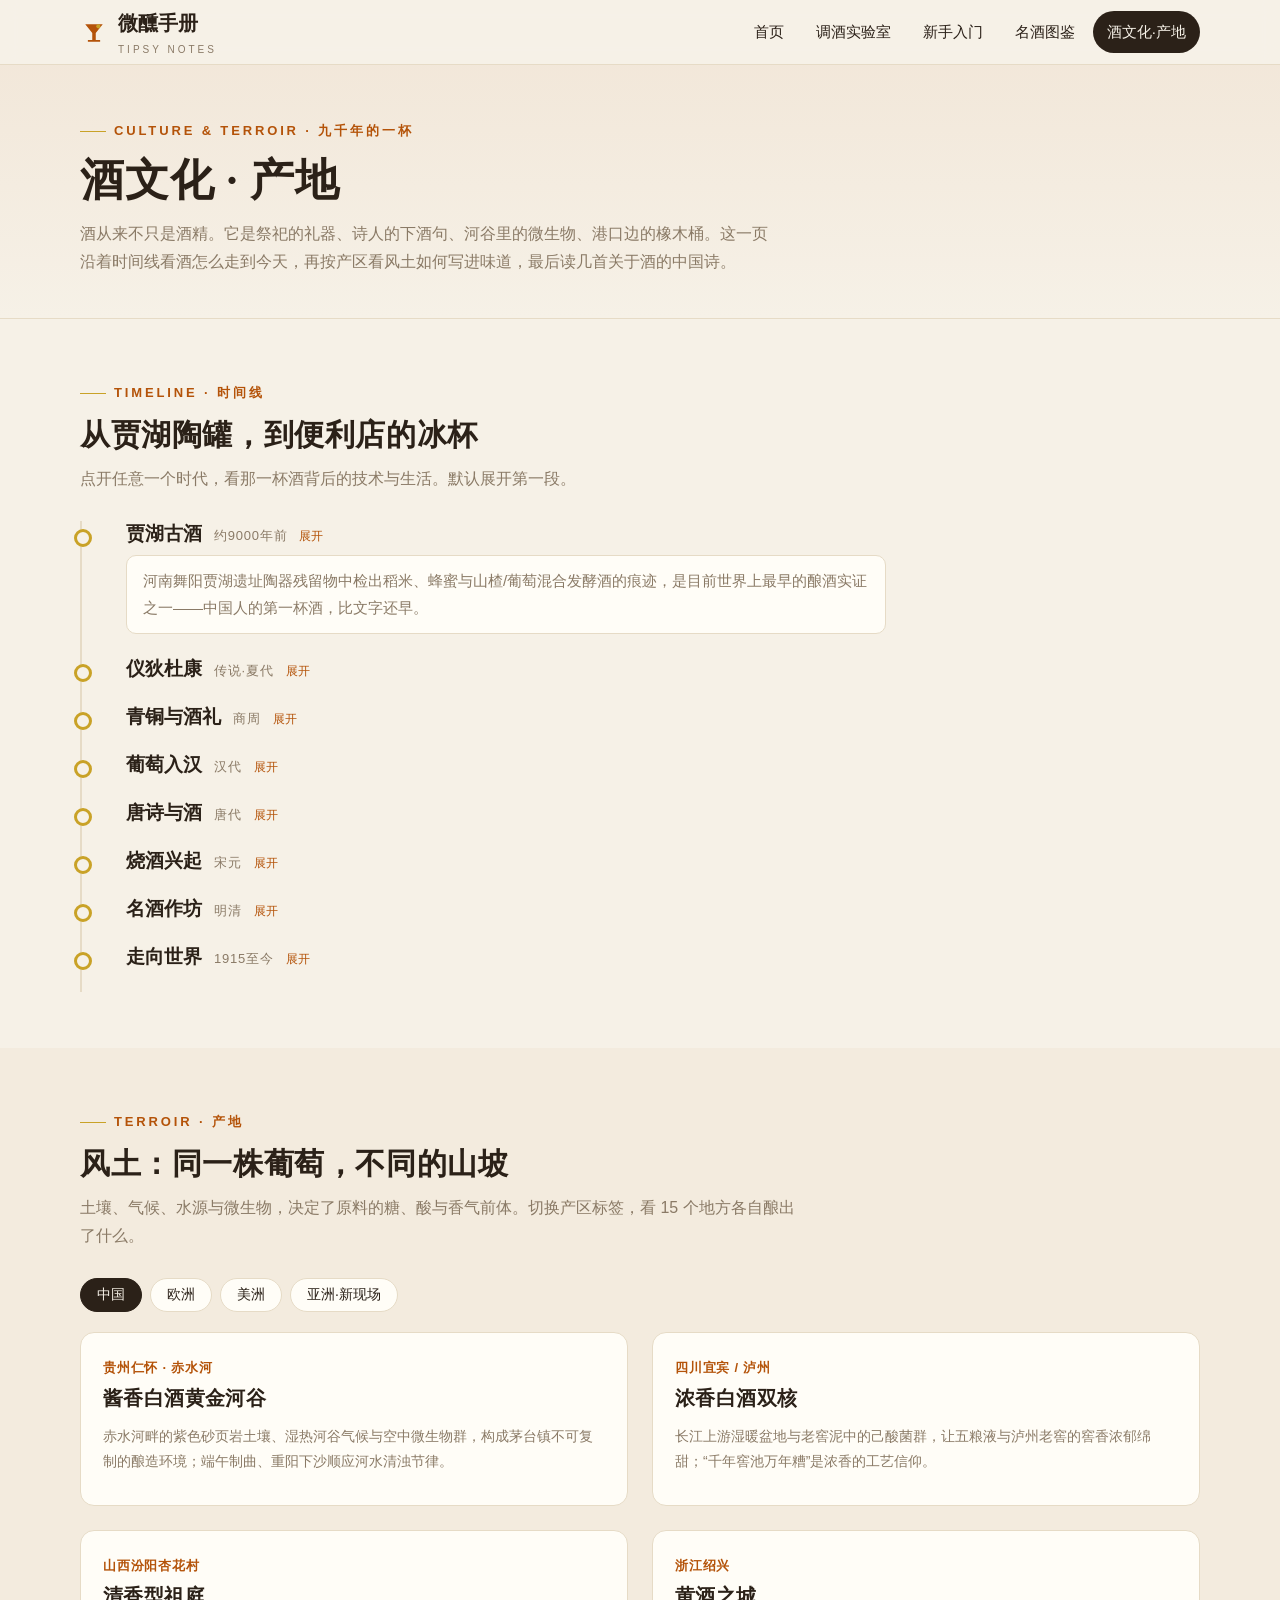
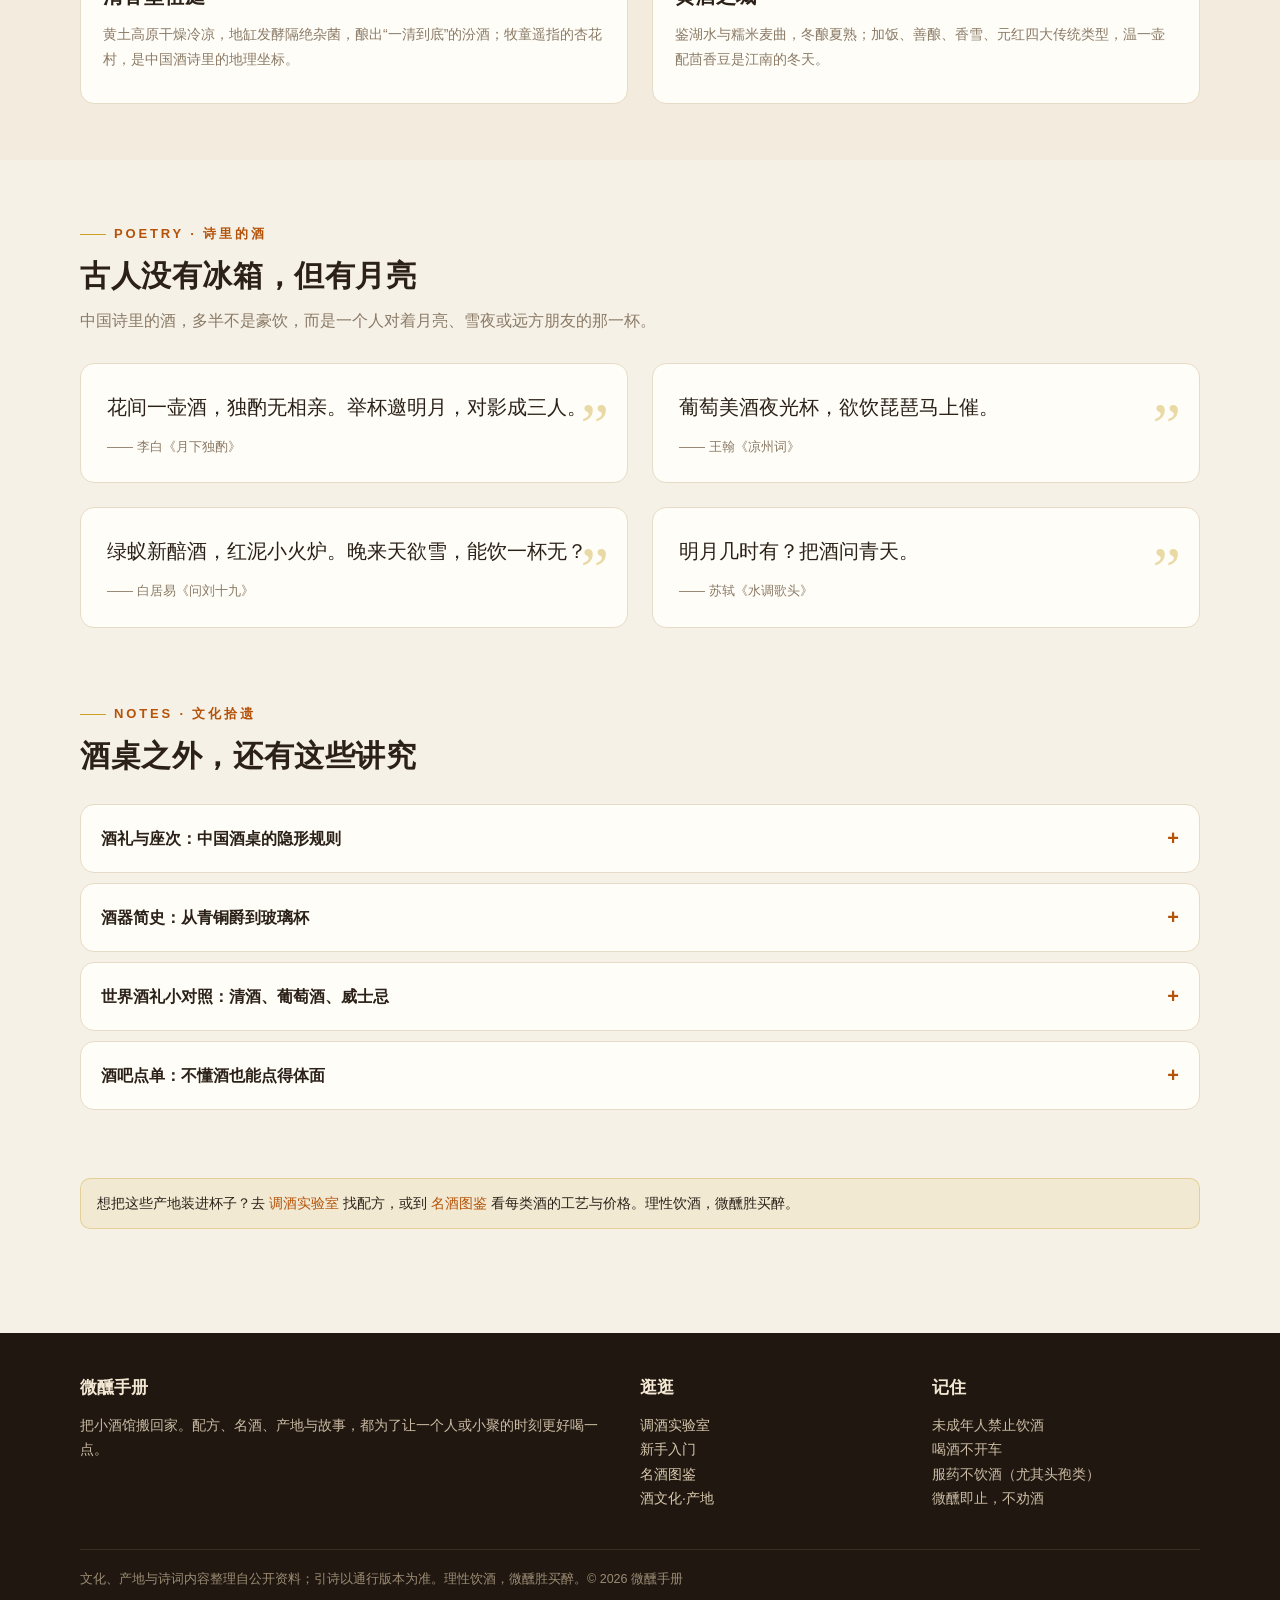
==== culture.html @ 4e90d9c2 "初始化：微醺手册静态站点（47 款配方）与 GitHub Pages 部署" ====
<!DOCTYPE html>
<html lang="zh-CN">
<head>
<meta charset="UTF-8">
<meta name="viewport" content="width=device-width, initial-scale=1">
<title>酒文化·产地 · 微醺手册</title>
<meta name="description" content="从贾湖古酒到便利店冰杯的九千年酒文化时间线，赤水河、斯佩塞、干邑、哈利斯科等 15 个世界酒产地风土，和诗里的酒与酒桌小规矩。">
<link rel="icon" type="image/svg+xml" href="favicon.svg">
<link rel="stylesheet" href="assets/css/site.css">
</head>
<body>
<header class="site-header">
  <div class="wrap nav">
    <a class="brand" href="index.html"><svg viewBox="0 0 32 32" aria-hidden="true"><path d="M6 7h20l-8 10v8h5v2H9v-2h5v-8Z" fill="#b45309"/><circle cx="21" cy="9.5" r="2.4" fill="#c9a227"/></svg><span>微醺手册<small>TIPSY NOTES</small></span></a>
    <button class="nav-toggle" aria-expanded="false" aria-controls="navLinks">菜单</button>
    <nav id="navLinks" class="nav-links" aria-label="主导航">
      <a href="index.html">首页</a>
      <a href="mix.html">调酒实验室</a>
      <a href="guide.html">新手入门</a>
      <a href="spirits.html">名酒图鉴</a>
      <a href="culture.html" aria-current="page">酒文化·产地</a>
    </nav>
  </div>
</header>

<main>
  <section class="page-hero">
    <div class="wrap">
      <span class="eyebrow">Culture &amp; Terroir · 九千年的一杯</span>
      <h1>酒文化 · 产地</h1>
      <p>酒从来不只是酒精。它是祭祀的礼器、诗人的下酒句、河谷里的微生物、港口边的橡木桶。这一页沿着时间线看酒怎么走到今天，再按产区看风土如何写进味道，最后读几首关于酒的中国诗。</p>
    </div>
  </section>

  <section class="section">
    <div class="wrap">
      <div class="section-head reveal">
        <span class="eyebrow">Timeline · 时间线</span>
        <h2>从贾湖陶罐，到便利店的冰杯</h2>
        <p class="muted">点开任意一个时代，看那一杯酒背后的技术与生活。默认展开第一段。</p>
      </div>
      <div class="timeline" id="timeline"></div>
    </div>
  </section>

  <section class="section" style="background:color-mix(in srgb, var(--site-accent) 4%, var(--site-bg))">
    <div class="wrap">
      <div class="section-head reveal">
        <span class="eyebrow">Terroir · 产地</span>
        <h2>风土：同一株葡萄，不同的山坡</h2>
        <p class="muted">土壤、气候、水源与微生物，决定了原料的糖、酸与香气前体。切换产区标签，看 15 个地方各自酿出了什么。</p>
      </div>
      <div class="filter-row" id="regionTabs" style="margin-bottom:20px"></div>
      <div class="grid cols-2" id="regionGrid"></div>
    </div>
  </section>

  <section class="section">
    <div class="wrap">
      <div class="section-head reveal">
        <span class="eyebrow">Poetry · 诗里的酒</span>
        <h2>古人没有冰箱，但有月亮</h2>
        <p class="muted">中国诗里的酒，多半不是豪饮，而是一个人对着月亮、雪夜或远方朋友的那一杯。</p>
      </div>
      <div class="grid cols-2" id="poemGrid"></div>
    </div>
  </section>

  <section class="section" style="padding-top:12px">
    <div class="wrap">
      <div class="section-head reveal">
        <span class="eyebrow">Notes · 文化拾遗</span>
        <h2>酒桌之外，还有这些讲究</h2>
      </div>
      <details class="accordion reveal"><summary>酒礼与座次：中国酒桌的隐形规则</summary><div class="acc-body">传统宴席讲究「主陪、副陪、主宾、副宾」的座次，敬酒从主宾开始、按顺时针推进；碰杯时杯沿略低于对方是敬意。现代小聚不必照搬，但两条底线值得保留：不强行劝酒，不拿「不喝就是不给面子」绑架别人。真正的酒礼，是让每个人都舒服。</div></details>
      <details class="accordion reveal"><summary>酒器简史：从青铜爵到玻璃杯</summary><div class="acc-body">商周用青铜爵、角、尊祭祀；汉代流行漆耳杯与羽觞；唐代金银器与瓷盏并行，「葡萄美酒夜光杯」说的正是西域玉杯；宋代建盏、青白瓷把点茶与饮酒分开；明清以后玻璃与瓷器普及。今天调酒用的高球杯、古典杯、马天尼杯，本质都是为温度、气泡与香气服务的容器。</div></details>
      <details class="accordion reveal"><summary>世界酒礼小对照：清酒、葡萄酒、威士忌</summary><div class="acc-body">日本清酒讲究斟满与互换酒杯，干杯后先小口；法国葡萄酒讲究观色、闻香、品味，倒酒只倒三分之一；苏格兰威士忌可以加水或冰，但纯饮时先闻后抿。规则各不相同，共同点是：慢一点，让酒在杯里多待一会儿。</div></details>
      <details class="accordion reveal"><summary>酒吧点单：不懂酒也能点得体面</summary><div class="acc-body">告诉调酒师三件事：喜欢的基酒（或「没有偏好」）、酸甜偏好（偏酸/偏甜/清爽/浓烈）、酒精强度（低度/标准/烈）。不知道点什么，就从金汤力、威士忌高球或莫吉托开始——这三杯几乎不会踩雷。不想喝酒时，点无酒精特调也完全正常。</div></details>
    </div>
  </section>

  <section class="section" style="padding-top:12px">
    <div class="wrap">
      <div class="note-box reveal">
        想把这些产地装进杯子？去 <a href="mix.html">调酒实验室</a> 找配方，或到 <a href="spirits.html">名酒图鉴</a> 看每类酒的工艺与价格。理性饮酒，微醺胜买醉。
      </div>
    </div>
  </section>
</main>

<footer class="site-footer">
  <div class="wrap">
    <div class="cols">
      <div><h4>微醺手册</h4><p>把小酒馆搬回家。配方、名酒、产地与故事，都为了让一个人或小聚的时刻更好喝一点。</p></div>
      <div><h4>逛逛</h4><p><a href="mix.html">调酒实验室</a><br><a href="guide.html">新手入门</a><br><a href="spirits.html">名酒图鉴</a><br><a href="culture.html">酒文化·产地</a></p></div>
      <div><h4>记住</h4><p>未成年人禁止饮酒<br>喝酒不开车<br>服药不饮酒（尤其头孢类）<br>微醺即止，不劝酒</p></div>
    </div>
    <div class="legal">文化、产地与诗词内容整理自公开资料；引诗以通行版本为准。理性饮酒，微醺胜买醉。© 2026 微醺手册</div>
  </div>
</footer>

<script src="assets/js/data.js"></script>
<script src="assets/js/site.js"></script>
<script src="assets/js/culture.js"></script>
</body>
</html>
---- assets/css/site.css ----
/* ============ 微醺手册 · design system ============ */
:root {
  --site-bg: #f6f1e7;
  --site-fg: #2b2118;
  --site-accent: #b45309;
  --site-on-accent: #fff8ef;
  --site-surface: #fffdf7;
  --site-muted: #8a7a66;
  --site-border: #e6dbc6;
  --site-font: -apple-system, BlinkMacSystemFont, "PingFang SC", "Hiragino Sans GB", "Microsoft YaHei", "Segoe UI", sans-serif;
  --site-radius: 14px;
  --site-space: 1;
  --site-type: 1;
  --site-motion: 1;
  --font-display: Georgia, "Times New Roman", "Noto Serif SC", "Source Han Serif SC", "Songti SC", SimSun, serif;
  --ink-deep: #201810;
  --gold: #c9a227;
  --shadow: 0 10px 30px rgba(64, 45, 20, 0.10);
  --gap: calc(24px * var(--site-space, 1));
  --dur: calc(180ms * var(--site-motion, 1));
}
* { box-sizing: border-box; }
html { scroll-behavior: smooth; }
body {
  margin: 0;
  background: var(--site-bg);
  color: var(--site-fg);
  font-family: var(--site-font);
  font-size: 16px;
  line-height: 1.75;
  -webkit-font-smoothing: antialiased;
}
img { max-width: 100%; display: block; }
a { color: var(--site-accent); text-decoration: none; }
a:hover { text-decoration: underline; }
button { font-family: inherit; cursor: pointer; }
h1, h2, h3, .display { font-family: var(--font-display); letter-spacing: 0.02em; }
h1 { font-size: calc(44px * var(--site-type, 1)); line-height: 1.25; margin: 0 0 12px; }
h2 { font-size: calc(30px * var(--site-type, 1)); line-height: 1.35; margin: 0 0 10px; }
h3 { font-size: calc(20px * var(--site-type, 1)); margin: 0 0 8px; }
p { margin: 0 0 12px; }
.wrap { max-width: 1160px; margin: 0 auto; padding: 0 calc(20px * var(--site-space, 1)); }
.muted { color: var(--site-muted); }
.small { font-size: 14px; }
.eyebrow {
  display: inline-flex; align-items: center; gap: 8px;
  font-size: 13px; letter-spacing: 0.22em; color: var(--site-accent);
  text-transform: uppercase; margin-bottom: 10px; font-weight: 600;
}
.eyebrow::before { content: ""; width: 26px; height: 1px; background: var(--gold); }
.section { padding: calc(56px * var(--site-space, 1)) 0; }
.section-head { max-width: 720px; margin-bottom: calc(28px * var(--site-space, 1)); }

/* ---------- header ---------- */
.site-header {
  position: sticky; top: 0; z-index: 50;
  background: color-mix(in srgb, var(--site-bg) 88%, transparent);
  backdrop-filter: blur(10px);
  border-bottom: 1px solid var(--site-border);
}
.nav { display: flex; align-items: center; gap: 18px; height: 64px; }
.brand { display: flex; align-items: center; gap: 10px; color: var(--site-fg); font-family: var(--font-display); font-size: 20px; font-weight: 700; }
.brand:hover { text-decoration: none; }
.brand svg { width: 28px; height: 28px; }
.brand small { display: block; font-size: 10px; letter-spacing: 0.3em; color: var(--site-muted); font-family: var(--site-font); font-weight: 500; }
.nav-links { display: flex; gap: 4px; margin-left: auto; align-items: center; }
.nav-links a {
  color: var(--site-fg); padding: 8px 14px; border-radius: 999px; font-size: 15px;
  transition: background var(--dur) ease, color var(--dur) ease;
}
.nav-links a:hover { background: color-mix(in srgb, var(--site-accent) 10%, transparent); text-decoration: none; }
.nav-links a[aria-current="page"] { background: var(--site-fg); color: var(--site-bg); }
.nav-toggle { display: none; margin-left: auto; background: none; border: 1px solid var(--site-border); border-radius: 10px; padding: 8px 10px; color: var(--site-fg); }
@media (max-width: 860px) {
  .nav-toggle { display: block; }
  .nav-links {
    display: none; position: absolute; left: 0; right: 0; top: 64px;
    background: var(--site-surface); border-bottom: 1px solid var(--site-border);
    flex-direction: column; align-items: stretch; padding: 10px 16px 16px; gap: 2px;
  }
  .nav-links.open { display: flex; }
  .nav-links a { border-radius: 10px; }
}

/* ---------- buttons & chips ---------- */
.btn {
  display: inline-flex; align-items: center; gap: 8px;
  background: var(--site-accent); color: var(--site-on-accent);
  border: none; border-radius: 999px; padding: 12px 24px;
  font-size: 15px; font-weight: 600; letter-spacing: 0.04em;
  transition: transform var(--dur) ease, box-shadow var(--dur) ease, background var(--dur) ease;
  box-shadow: 0 6px 18px rgba(180, 83, 9, 0.25);
}
.btn:hover { transform: translateY(-2px); text-decoration: none; background: color-mix(in srgb, var(--site-accent) 88%, #000); }
.btn.ghost { background: transparent; color: var(--site-fg); border: 1px solid var(--site-border); box-shadow: none; }
.btn.ghost:hover { border-color: var(--site-accent); color: var(--site-accent); }
.btn.small { padding: 8px 16px; font-size: 14px; }
.chip {
  border: 1px solid var(--site-border); background: var(--site-surface);
  color: var(--site-fg); border-radius: 999px; padding: 7px 16px; font-size: 14px;
  transition: all var(--dur) ease;
}
.chip:hover { border-color: var(--site-accent); color: var(--site-accent); }
.chip[aria-pressed="true"], .chip.active { background: var(--site-fg); border-color: var(--site-fg); color: var(--site-bg); }
.tag {
  display: inline-block; font-size: 12px; padding: 3px 10px; border-radius: 999px;
  background: color-mix(in srgb, var(--site-accent) 10%, transparent);
  color: var(--site-accent); font-weight: 600; letter-spacing: 0.03em;
}
.tag.plain { background: color-mix(in srgb, var(--site-muted) 14%, transparent); color: var(--site-muted); }

/* ---------- cards ---------- */
.card {
  background: var(--site-surface); border: 1px solid var(--site-border);
  border-radius: var(--site-radius); overflow: hidden;
  transition: transform var(--dur) ease, box-shadow var(--dur) ease, border-color var(--dur) ease;
}
.card:hover { transform: translateY(-4px); box-shadow: var(--shadow); border-color: color-mix(in srgb, var(--site-accent) 35%, var(--site-border)); }
.grid { display: grid; gap: var(--gap); }
.grid.cols-3 { grid-template-columns: repeat(3, 1fr); }
.grid.cols-4 { grid-template-columns: repeat(4, 1fr); }
.grid.cols-2 { grid-template-columns: repeat(2, 1fr); }
@media (max-width: 960px) { .grid.cols-4 { grid-template-columns: repeat(2, 1fr); } .grid.cols-3 { grid-template-columns: repeat(2, 1fr); } }
@media (max-width: 620px) { .grid.cols-4, .grid.cols-3, .grid.cols-2 { grid-template-columns: 1fr; } }

/* recipe card */
.recipe-card { text-align: left; padding: 0; border: 1px solid var(--site-border); background: var(--site-surface); border-radius: var(--site-radius); overflow: hidden; display: flex; flex-direction: column; transition: transform var(--dur) ease, box-shadow var(--dur) ease; }
.recipe-card:hover { transform: translateY(-4px); box-shadow: var(--shadow); }
.recipe-card .thumb { aspect-ratio: 4 / 3; background: linear-gradient(160deg, #fbf7ee, #f1e8d8); display: grid; place-items: center; overflow: hidden; position: relative; }
.recipe-card .thumb img { width: 100%; height: 100%; object-fit: cover; transition: transform calc(var(--dur) * 2) ease; }
.recipe-card:hover .thumb img { transform: scale(1.05); }
.recipe-card .thumb svg { width: 62%; height: 62%; }
.recipe-card .body { padding: 16px 18px 18px; display: flex; flex-direction: column; gap: 8px; flex: 1; }
.recipe-card .names { display: flex; align-items: baseline; gap: 10px; flex-wrap: wrap; }
.recipe-card .names strong { font-family: var(--font-display); font-size: 19px; }
.recipe-card .names span { color: var(--site-muted); font-size: 12px; letter-spacing: 0.08em; }
.recipe-card .taste { color: var(--site-muted); font-size: 14px; line-height: 1.6; display: -webkit-box; -webkit-line-clamp: 2; -webkit-box-orient: vertical; overflow: hidden; }
.recipe-card .meta { display: flex; gap: 6px; flex-wrap: wrap; margin-top: auto; }
.abv-dot { font-size: 12px; color: var(--site-muted); }

/* ---------- hero ---------- */
.hero { padding: calc(64px * var(--site-space, 1)) 0 calc(48px * var(--site-space, 1)); position: relative; overflow: hidden; }
.hero .wrap { display: grid; grid-template-columns: 1.05fr 0.95fr; gap: calc(40px * var(--site-space, 1)); align-items: center; }
.hero p.lead { font-size: 17px; color: var(--site-muted); max-width: 480px; }
.hero-actions { display: flex; gap: 12px; flex-wrap: wrap; margin-top: 22px; }
.hero-stats { display: flex; gap: 28px; margin-top: 30px; flex-wrap: wrap; }
.hero-stats div strong { display: block; font-family: var(--font-display); font-size: calc(28px * var(--site-type, 1)); color: var(--site-accent); }
.hero-stats div span { font-size: 13px; color: var(--site-muted); }
.collage { position: relative; min-height: 380px; }
.collage img {
  position: absolute; width: 56%; border-radius: var(--site-radius);
  border: 6px solid var(--site-surface); box-shadow: var(--shadow); object-fit: cover; aspect-ratio: 1;
  transition: transform calc(var(--dur) * 2) ease;
}
.collage img:nth-child(1) { left: 0; top: 6%; transform: rotate(-6deg); z-index: 2; }
.collage img:nth-child(2) { right: 0; top: 0; transform: rotate(5deg); z-index: 1; }
.collage img:nth-child(3) { left: 24%; bottom: 0; transform: rotate(-2deg); z-index: 3; }
.collage img:hover { transform: rotate(0deg) scale(1.04); z-index: 5; }
@media (max-width: 860px) { .hero .wrap { grid-template-columns: 1fr; } .collage { min-height: 320px; } }

/* ---------- filter bar ---------- */
.filter-bar { display: flex; flex-direction: column; gap: 14px; margin-bottom: calc(26px * var(--site-space, 1)); }
.filter-row { display: flex; gap: 8px; flex-wrap: wrap; align-items: center; }
.filter-row .label { font-size: 13px; color: var(--site-muted); min-width: 52px; letter-spacing: 0.08em; }
.search-box { position: relative; flex: 1; min-width: 220px; max-width: 360px; }
.search-box input {
  width: 100%; padding: 10px 16px 10px 40px; border-radius: 999px;
  border: 1px solid var(--site-border); background: var(--site-surface);
  font-size: 15px; color: var(--site-fg); font-family: inherit; outline: none;
  transition: border-color var(--dur) ease, box-shadow var(--dur) ease;
}
.search-box input:focus { border-color: var(--site-accent); box-shadow: 0 0 0 3px color-mix(in srgb, var(--site-accent) 15%, transparent); }
.search-box svg { position: absolute; left: 14px; top: 50%; transform: translateY(-50%); width: 16px; height: 16px; stroke: var(--site-muted); }
.result-count { font-size: 14px; color: var(--site-muted); }
.empty-state { padding: 60px 20px; text-align: center; color: var(--site-muted); border: 1px dashed var(--site-border); border-radius: var(--site-radius); }

/* ---------- modal ---------- */
dialog.modal {
  border: none; border-radius: calc(var(--site-radius) + 6px); padding: 0;
  max-width: 760px; width: calc(100% - 32px); max-height: 88vh;
  background: var(--site-surface); color: var(--site-fg);
  box-shadow: 0 30px 80px rgba(30, 20, 5, 0.35);
}
dialog.modal::backdrop { background: rgba(32, 24, 16, 0.55); backdrop-filter: blur(3px); }
.modal-inner { overflow-y: auto; max-height: 88vh; }
.modal-hero { display: grid; grid-template-columns: 240px 1fr; gap: 0; background: linear-gradient(150deg, color-mix(in srgb, var(--site-accent) 8%, var(--site-surface)), var(--site-surface)); }
.modal-hero .pic { aspect-ratio: 1; overflow: hidden; display: grid; place-items: center; background: linear-gradient(160deg, #fbf7ee, #f0e7d6); }
.modal-hero .pic img { width: 100%; height: 100%; object-fit: cover; }
.modal-hero .pic svg { width: 70%; height: 70%; }
.modal-hero .info { padding: 24px 26px; }
.modal-hero h3 { font-size: calc(26px * var(--site-type, 1)); margin-bottom: 2px; }
.modal-hero .en { color: var(--site-muted); font-size: 13px; letter-spacing: 0.14em; margin-bottom: 12px; }
.modal-close {
  position: absolute; top: 12px; right: 12px; z-index: 2;
  width: 36px; height: 36px; border-radius: 50%; border: none;
  background: color-mix(in srgb, var(--site-fg) 75%, transparent); color: #fff; font-size: 18px; line-height: 1;
}
.modal-body { padding: 22px 26px 28px; }
.modal-body h4 { font-family: var(--font-display); font-size: 17px; margin: 20px 0 10px; display: flex; align-items: center; gap: 8px; }
.modal-body h4:first-child { margin-top: 0; }
.modal-body h4::before { content: ""; width: 4px; height: 16px; background: var(--gold); border-radius: 2px; }
.ing-list { list-style: none; margin: 0; padding: 0; display: grid; grid-template-columns: 1fr 1fr; gap: 6px 22px; }
.ing-list li { display: flex; justify-content: space-between; gap: 12px; border-bottom: 1px dashed var(--site-border); padding: 6px 2px; font-size: 15px; }
.ing-list li .q { color: var(--site-accent); font-weight: 600; white-space: nowrap; font-variant-numeric: tabular-nums; }
@media (max-width: 620px) { .ing-list { grid-template-columns: 1fr; } .modal-hero { grid-template-columns: 1fr; } .modal-hero .pic { aspect-ratio: 16/10; } }
.steps { margin: 0; padding: 0; list-style: none; counter-reset: st; }
.steps li { counter-increment: st; position: relative; padding: 0 0 12px 40px; font-size: 15px; }
.steps li::before {
  content: counter(st); position: absolute; left: 0; top: 2px;
  width: 26px; height: 26px; border-radius: 50%;
  background: color-mix(in srgb, var(--site-accent) 12%, transparent);
  color: var(--site-accent); font-weight: 700; font-size: 13px;
  display: grid; place-items: center;
}
.steps li::after { content: ""; position: absolute; left: 13px; top: 30px; bottom: 2px; width: 1px; background: var(--site-border); }
.steps li:last-child::after { display: none; }
.note-box { background: color-mix(in srgb, var(--gold) 10%, transparent); border: 1px solid color-mix(in srgb, var(--gold) 35%, transparent); border-radius: calc(var(--site-radius) - 4px); padding: 12px 16px; font-size: 14px; }
.scaler { display: inline-flex; align-items: center; gap: 10px; border: 1px solid var(--site-border); border-radius: 999px; padding: 4px 10px; background: var(--site-bg); }
.scaler button { width: 28px; height: 28px; border-radius: 50%; border: none; background: var(--site-surface); color: var(--site-fg); font-size: 16px; box-shadow: 0 1px 3px rgba(0,0,0,.12); }
.scaler button:hover { background: var(--site-accent); color: var(--site-on-accent); }
.scaler output { min-width: 44px; text-align: center; font-weight: 700; font-variant-numeric: tabular-nums; }
.modal-tools { display: flex; gap: 10px; align-items: center; flex-wrap: wrap; margin: 4px 0 14px; }

/* ---------- page hero (subpages) ---------- */
.page-hero { padding: calc(48px * var(--site-space, 1)) 0 calc(30px * var(--site-space, 1)); border-bottom: 1px solid var(--site-border); background: linear-gradient(180deg, color-mix(in srgb, var(--site-accent) 6%, var(--site-bg)), var(--site-bg)); }
.page-hero p { max-width: 700px; color: var(--site-muted); }

/* ---------- spirits ---------- */
.spirit-card { padding: 20px 22px; text-align: left; display: flex; flex-direction: column; gap: 8px; background: var(--site-surface); border: 1px solid var(--site-border); border-radius: var(--site-radius); transition: transform var(--dur) ease, box-shadow var(--dur) ease; }
.spirit-card:hover { transform: translateY(-4px); box-shadow: var(--shadow); }
.spirit-card .top { display: flex; justify-content: space-between; align-items: baseline; gap: 10px; }
.spirit-card strong { font-family: var(--font-display); font-size: 19px; }
.spirit-card .en { color: var(--site-muted); font-size: 12px; letter-spacing: 0.06em; }
.spirit-card .facts { display: flex; gap: 14px; flex-wrap: wrap; font-size: 13px; color: var(--site-muted); }
.spirit-card .facts b { color: var(--site-fg); font-weight: 600; }
.spirit-card .price { color: var(--site-accent); font-weight: 700; font-size: 15px; }
.process { display: flex; gap: 10px; flex-wrap: wrap; align-items: center; margin: 14px 0 4px; }
.process .step { background: var(--site-surface); border: 1px solid var(--site-border); border-radius: 999px; padding: 8px 16px; font-size: 14px; }
.process .arrow { color: var(--gold); font-weight: 700; }
.cat-intro { background: var(--site-surface); border: 1px solid var(--site-border); border-radius: var(--site-radius); padding: 22px 26px; margin-bottom: var(--gap); }

/* ---------- culture ---------- */
.timeline { position: relative; margin: 10px 0 0; padding-left: 26px; border-left: 2px solid var(--site-border); }
.tl-item { position: relative; padding: 0 0 22px 18px; }
.tl-item::before { content: ""; position: absolute; left: -34px; top: 8px; width: 12px; height: 12px; border-radius: 50%; background: var(--site-bg); border: 3px solid var(--gold); }
.tl-item button { background: none; border: none; padding: 0; text-align: left; color: var(--site-fg); display: flex; gap: 12px; align-items: baseline; flex-wrap: wrap; }
.tl-item button:hover .tl-era { color: var(--site-accent); }
.tl-era { font-family: var(--font-display); font-size: 19px; font-weight: 700; transition: color var(--dur) ease; }
.tl-year { color: var(--site-muted); font-size: 13px; letter-spacing: 0.06em; }
.tl-detail { display: none; margin-top: 8px; color: var(--site-muted); font-size: 15px; max-width: 760px; background: var(--site-surface); border: 1px solid var(--site-border); border-radius: calc(var(--site-radius) - 4px); padding: 12px 16px; }
.tl-item.open .tl-detail { display: block; }
.tl-item .hint { font-size: 12px; color: var(--site-accent); }
.region-card { padding: 20px 22px; }
.region-card h3 { display: flex; align-items: center; gap: 8px; }
.region-card .place { color: var(--site-accent); font-size: 13px; font-weight: 600; letter-spacing: 0.06em; }
.quote-card { padding: 24px 26px; position: relative; }
.quote-card .verse { font-family: var(--font-display); font-size: calc(20px * var(--site-type, 1)); line-height: 1.9; margin-bottom: 10px; }
.quote-card .who { color: var(--site-muted); font-size: 13px; }
.quote-card::after { content: "”"; position: absolute; right: 18px; top: 6px; font-family: var(--font-display); font-size: 64px; color: color-mix(in srgb, var(--gold) 40%, transparent); }

/* ---------- guide ---------- */
.check-list { list-style: none; margin: 0; padding: 0; display: grid; grid-template-columns: 1fr 1fr; gap: 10px; }
@media (max-width: 720px) { .check-list { grid-template-columns: 1fr; } }
.check-list label { display: flex; gap: 12px; align-items: flex-start; background: var(--site-surface); border: 1px solid var(--site-border); border-radius: calc(var(--site-radius) - 4px); padding: 12px 16px; cursor: pointer; transition: border-color var(--dur) ease; }
.check-list label:hover { border-color: var(--site-accent); }
.check-list input { margin-top: 5px; accent-color: var(--site-accent); width: 16px; height: 16px; }
.check-list .t { font-size: 15px; }
.check-list .d { display: block; color: var(--site-muted); font-size: 13px; }
.check-list input:checked + .t { color: var(--site-muted); text-decoration: line-through; }
.accordion { border: 1px solid var(--site-border); border-radius: var(--site-radius); background: var(--site-surface); overflow: hidden; }
.accordion + .accordion { margin-top: 10px; }
.accordion summary { cursor: pointer; padding: 16px 20px; font-weight: 600; font-size: 16px; list-style: none; display: flex; justify-content: space-between; align-items: center; gap: 12px; }
.accordion summary::-webkit-details-marker { display: none; }
.accordion summary::after { content: "+"; color: var(--site-accent); font-size: 20px; transition: transform var(--dur) ease; }
.accordion[open] summary::after { transform: rotate(45deg); }
.accordion .acc-body { padding: 0 20px 18px; color: var(--site-muted); font-size: 15px; }
.warn-banner { background: #7a2e12; color: #ffe9d6; border-radius: var(--site-radius); padding: 18px 24px; font-size: 14px; line-height: 1.9; }
.warn-banner strong { color: #ffd9ae; }
.tech-panel { background: var(--site-surface); border: 1px solid var(--site-border); border-radius: var(--site-radius); padding: 24px 26px; }
.glossary { display: grid; grid-template-columns: repeat(3, 1fr); gap: var(--gap); }
@media (max-width: 860px) { .glossary { grid-template-columns: 1fr 1fr; } }
@media (max-width: 620px) { .glossary { grid-template-columns: 1fr; } }
.glossary .card { padding: 16px 18px; }
.glossary dt { font-weight: 700; font-family: var(--font-display); font-size: 17px; margin-bottom: 4px; }
.glossary dd { margin: 0; color: var(--site-muted); font-size: 14px; }

/* ---------- index extras ---------- */
.pick-box { background: var(--site-fg); color: var(--site-bg); border-radius: calc(var(--site-radius) + 6px); padding: calc(32px * var(--site-space, 1)); display: grid; grid-template-columns: 1fr auto; gap: 24px; align-items: center; }
.pick-box h2 { color: var(--site-bg); }
.pick-box p { color: color-mix(in srgb, var(--site-bg) 70%, transparent); margin: 0; }
.pick-result { margin-top: 18px; display: none; gap: 16px; align-items: center; background: color-mix(in srgb, var(--site-bg) 10%, transparent); border: 1px solid color-mix(in srgb, var(--site-bg) 25%, transparent); border-radius: var(--site-radius); padding: 14px 18px; }
.pick-result.show { display: flex; }
.pick-result img, .pick-result svg { width: 72px; height: 72px; border-radius: 10px; object-fit: cover; flex: none; }
.pick-result strong { font-family: var(--font-display); font-size: 20px; display: block; }
.pick-result a { color: var(--gold); font-size: 14px; }
@media (max-width: 720px) { .pick-box { grid-template-columns: 1fr; } }
.feature-card { display: flex; flex-direction: column; }
.feature-card .thumb { aspect-ratio: 16/10; overflow: hidden; }
.feature-card .thumb img { width: 100%; height: 100%; object-fit: cover; }
.feature-card .body { padding: 18px 20px 22px; }
.feature-card .num { font-family: var(--font-display); color: var(--gold); font-size: 14px; letter-spacing: 0.2em; }
.manifesto { border-top: 1px solid var(--site-border); border-bottom: 1px solid var(--site-border); padding: calc(36px * var(--site-space, 1)) 0; text-align: center; }
.manifesto .display { font-size: calc(24px * var(--site-type, 1)); line-height: 2; }

/* ---------- footer ---------- */
.site-footer { background: var(--ink-deep); color: #cbbba4; margin-top: calc(48px * var(--site-space, 1)); padding: calc(40px * var(--site-space, 1)) 0 28px; font-size: 14px; }
.site-footer .cols { display: grid; grid-template-columns: 2fr 1fr 1fr; gap: var(--gap); margin-bottom: 26px; }
@media (max-width: 720px) { .site-footer .cols { grid-template-columns: 1fr; } }
.site-footer h4 { color: #f4e8d4; font-family: var(--font-display); margin: 0 0 10px; font-size: 17px; }
.site-footer a { color: #d8c8ae; }
.site-footer .legal { border-top: 1px solid #3a2f22; padding-top: 18px; font-size: 12.5px; color: #9b8b74; line-height: 1.9; }

/* ---------- reveal & misc ---------- */
.reveal { opacity: 0; transform: translateY(18px); transition: opacity calc(var(--dur) * 3) ease, transform calc(var(--dur) * 3) ease; }
.reveal.in { opacity: 1; transform: none; }
@media (prefers-reduced-motion: reduce) {
  html { scroll-behavior: auto; }
  .reveal { opacity: 1; transform: none; transition: none; }
  * { transition-duration: 0.01ms !important; animation-duration: 0.01ms !important; }
}
:focus-visible { outline: 2px solid var(--site-accent); outline-offset: 2px; }
.sr-only { position: absolute; width: 1px; height: 1px; margin: -1px; padding: 0; overflow: hidden; clip: rect(0 0 0 0); white-space: nowrap; border: 0; }
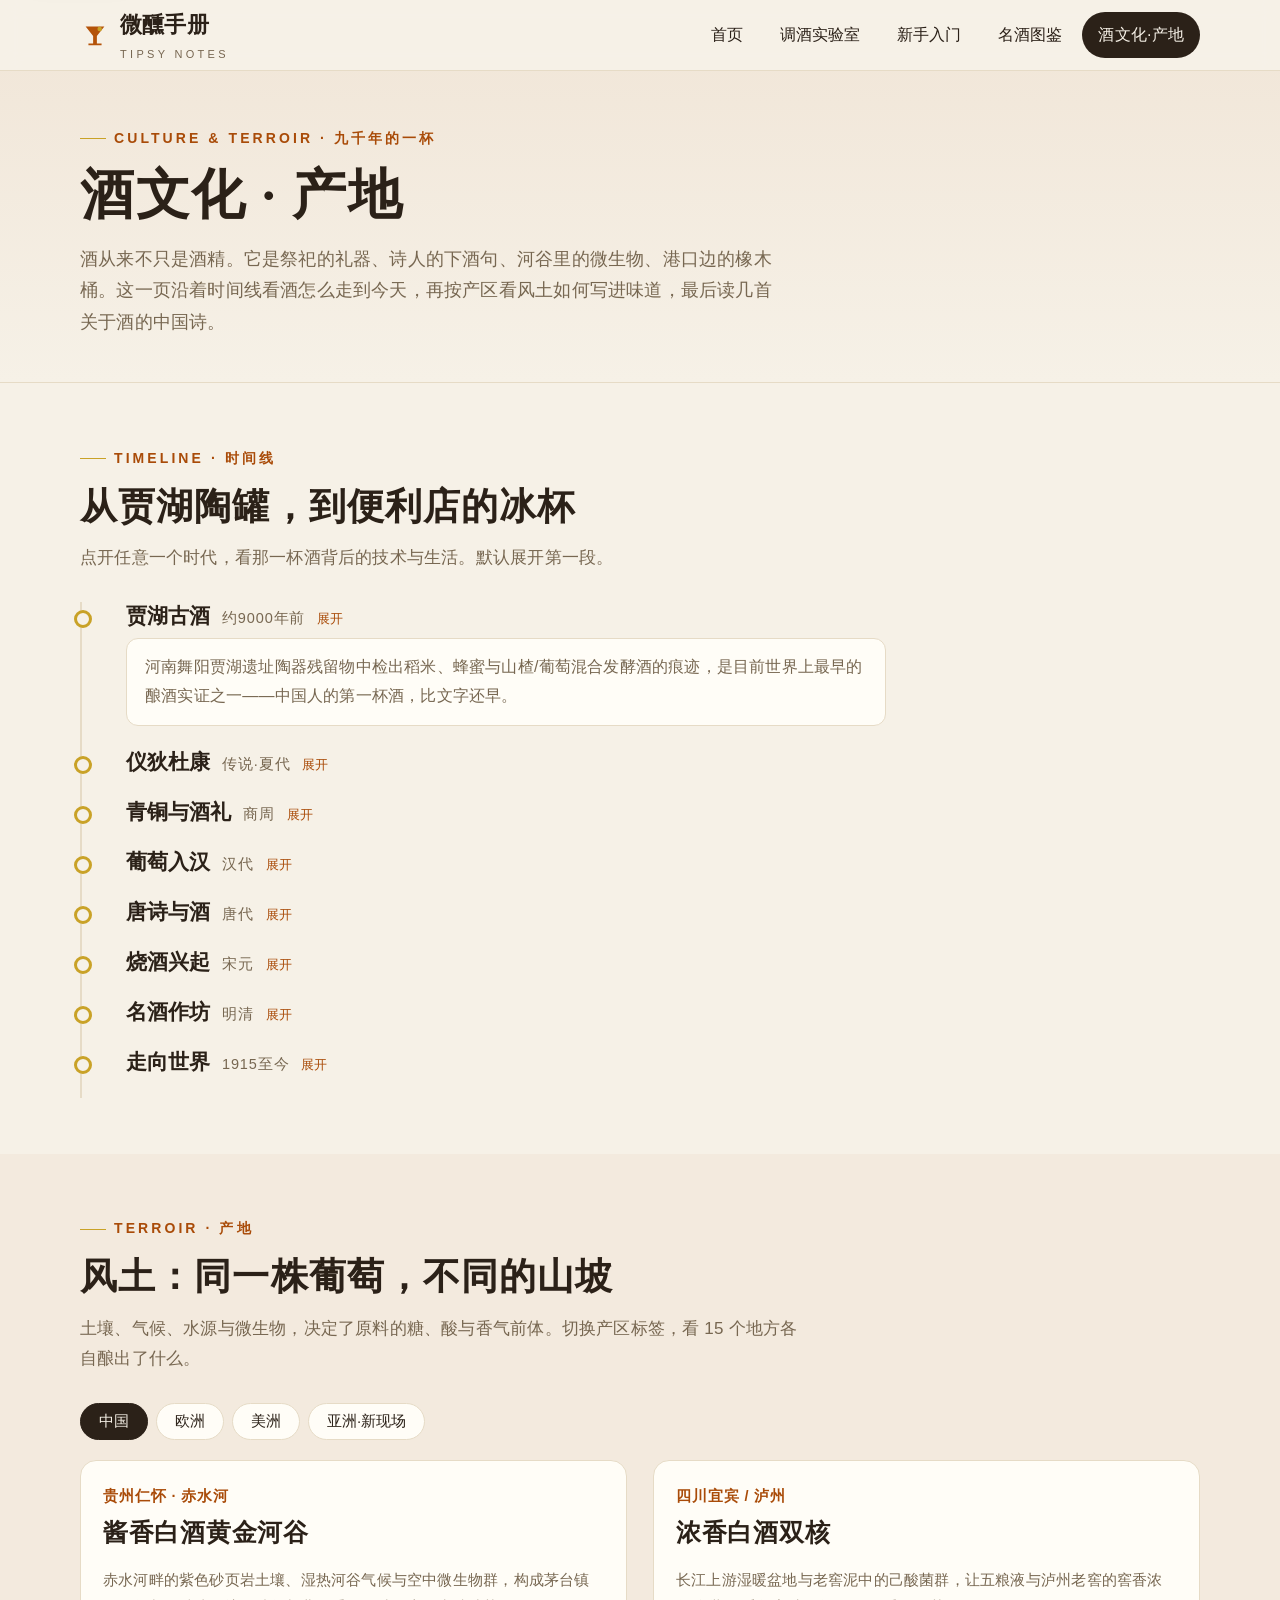
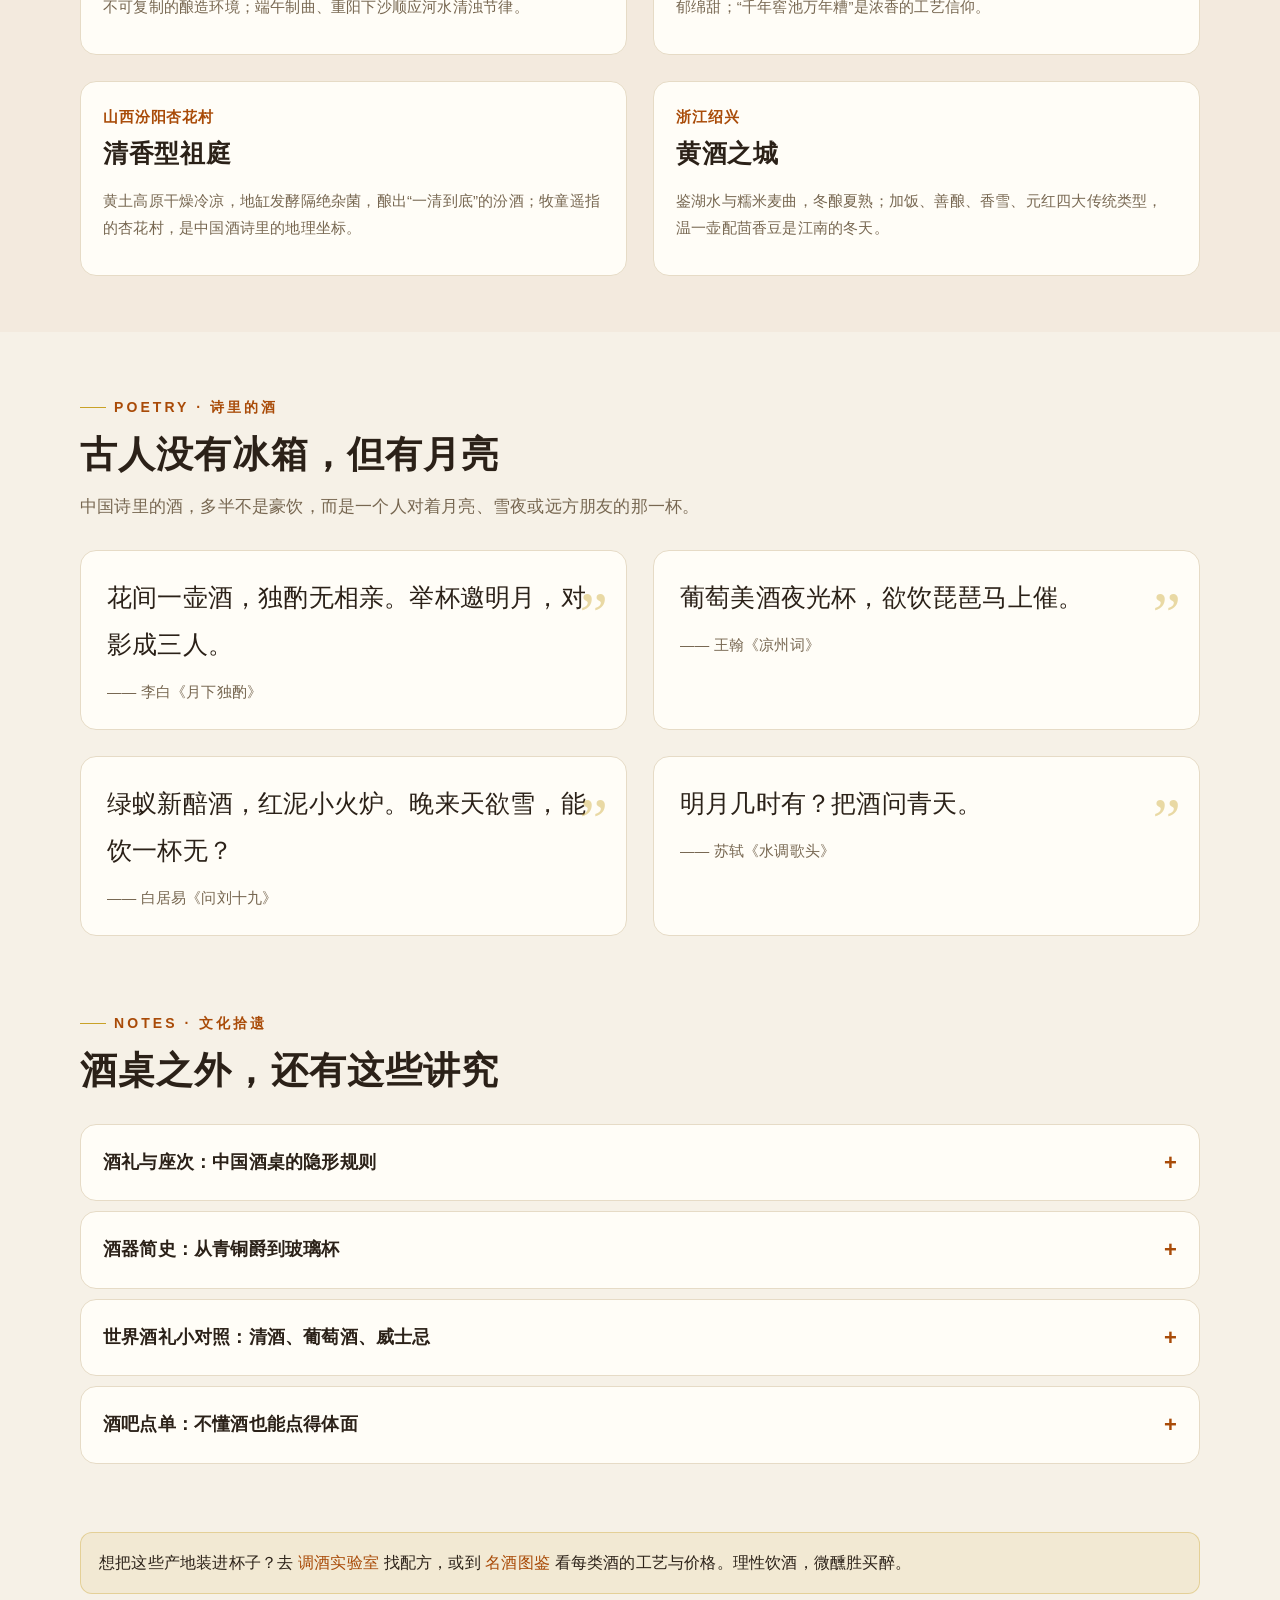
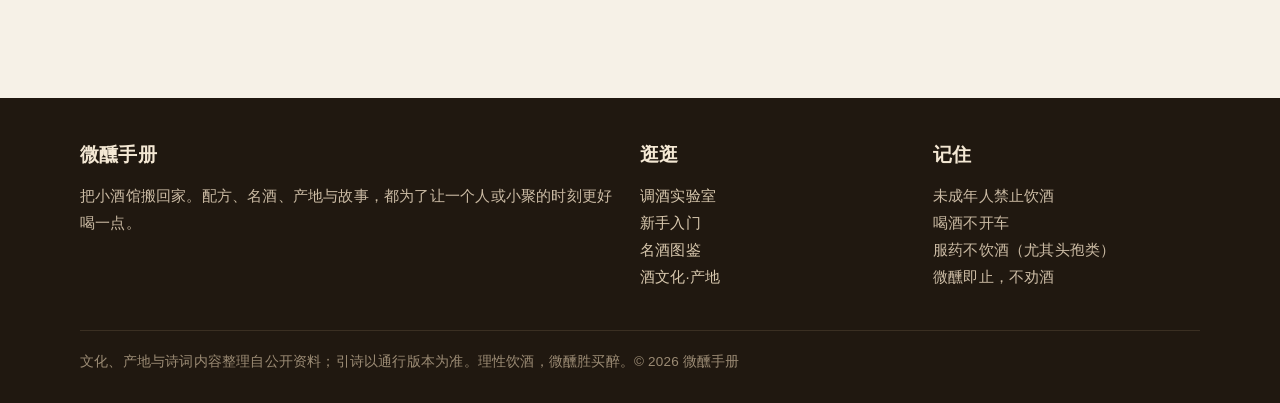
==== commit 306e13f3: "a11y: 补全图片 alt 与固有尺寸，为五个页面新增跳转主内容链接" ====
--- a/culture.html
+++ b/culture.html
@@ -9,6 +9,7 @@
 <link rel="stylesheet" href="assets/css/site.css">
 </head>
 <body>
+<a class="skip-link" href="#main">跳到主要内容</a>
 <header class="site-header">
   <div class="wrap nav">
     <a class="brand" href="index.html"><svg viewBox="0 0 32 32" aria-hidden="true"><path d="M6 7h20l-8 10v8h5v2H9v-2h5v-8Z" fill="#b45309"/><circle cx="21" cy="9.5" r="2.4" fill="#c9a227"/></svg><span>微醺手册<small>TIPSY NOTES</small></span></a>
@@ -23,7 +24,7 @@
   </div>
 </header>
 
-<main>
+<main id="main">
   <section class="page-hero">
     <div class="wrap">
       <span class="eyebrow">Culture &amp; Terroir · 九千年的一杯</span>
--- a/assets/css/site.css
+++ b/assets/css/site.css
@@ -2,21 +2,23 @@
 :root {
   --site-bg: #f6f1e7;
   --site-fg: #2b2118;
-  --site-accent: #b45309;
+  --site-accent: #a94b08; /* 原 #b45309 对浅底仅 4.46:1，调深至 5.05:1 达 WCAG AA；按钮白字 5.39:1 */
   --site-on-accent: #fff8ef;
   --site-surface: #fffdf7;
-  --site-muted: #8a7a66;
+  --site-muted: #776751;
   --site-border: #e6dbc6;
-  --site-font: -apple-system, BlinkMacSystemFont, "PingFang SC", "Hiragino Sans GB", "Microsoft YaHei", "Segoe UI", sans-serif;
-  --site-radius: 14px;
+  --site-font: "PingFang SC", "Hiragino Sans GB", "Microsoft YaHei", "Noto Sans CJK SC", "Source Han Sans SC", -apple-system, BlinkMacSystemFont, "Segoe UI", Arial, system-ui, sans-serif;
+  --font-display: "Noto Serif SC", "Source Han Serif SC", "Songti SC", "STSong", "SimSun", Georgia, "Times New Roman", serif;
+  --site-radius: 16px;
   --site-space: 1;
-  --site-type: 1;
+  --site-type: 1.12;
   --site-motion: 1;
-  --font-display: Georgia, "Times New Roman", "Noto Serif SC", "Source Han Serif SC", "Songti SC", SimSun, serif;
   --ink-deep: #201810;
   --gold: #c9a227;
-  --shadow: 0 10px 30px rgba(64, 45, 20, 0.10);
-  --gap: calc(24px * var(--site-space, 1));
+  /* 金色作浅底文字仅 2.38:1；新增专供文字的深色版本（对 surface 5.88:1），装饰与深底沿用 --gold 不变 */
+  --gold-ink: #7d5e2e;
+  --shadow: 0 12px 34px rgba(64, 45, 20, 0.12);
+  --gap: calc(26px * var(--site-space, 1));
   --dur: calc(180ms * var(--site-motion, 1));
 }
 * { box-sizing: border-box; }
@@ -26,25 +28,26 @@
   background: var(--site-bg);
   color: var(--site-fg);
   font-family: var(--site-font);
-  font-size: 16px;
-  line-height: 1.75;
+  font-size: 17px;
+  line-height: 1.8;
+  letter-spacing: 0.012em;
   -webkit-font-smoothing: antialiased;
 }
 img { max-width: 100%; display: block; }
 a { color: var(--site-accent); text-decoration: none; }
 a:hover { text-decoration: underline; }
 button { font-family: inherit; cursor: pointer; }
-h1, h2, h3, .display { font-family: var(--font-display); letter-spacing: 0.02em; }
-h1 { font-size: calc(44px * var(--site-type, 1)); line-height: 1.25; margin: 0 0 12px; }
-h2 { font-size: calc(30px * var(--site-type, 1)); line-height: 1.35; margin: 0 0 10px; }
-h3 { font-size: calc(20px * var(--site-type, 1)); margin: 0 0 8px; }
-p { margin: 0 0 12px; }
+h1, h2, h3, .display { font-family: var(--font-display); letter-spacing: 0.03em; font-weight: 700; }
+h1 { font-size: calc(48px * var(--site-type, 1)); line-height: 1.28; margin: 0 0 14px; }
+h2 { font-size: calc(33px * var(--site-type, 1)); line-height: 1.35; margin: 0 0 12px; }
+h3 { font-size: calc(22px * var(--site-type, 1)); margin: 0 0 10px; }
+p { margin: 0 0 14px; }
 .wrap { max-width: 1160px; margin: 0 auto; padding: 0 calc(20px * var(--site-space, 1)); }
 .muted { color: var(--site-muted); }
-.small { font-size: 14px; }
+.small { font-size: 15px; }
 .eyebrow {
   display: inline-flex; align-items: center; gap: 8px;
-  font-size: 13px; letter-spacing: 0.22em; color: var(--site-accent);
+  font-size: 14px; letter-spacing: 0.22em; color: var(--site-accent);
   text-transform: uppercase; margin-bottom: 10px; font-weight: 600;
 }
 .eyebrow::before { content: ""; width: 26px; height: 1px; background: var(--gold); }
@@ -58,52 +61,52 @@
   backdrop-filter: blur(10px);
   border-bottom: 1px solid var(--site-border);
 }
-.nav { display: flex; align-items: center; gap: 18px; height: 64px; }
-.brand { display: flex; align-items: center; gap: 10px; color: var(--site-fg); font-family: var(--font-display); font-size: 20px; font-weight: 700; }
+.nav { display: flex; align-items: center; gap: 18px; height: 70px; }
+.brand { display: flex; align-items: center; gap: 10px; color: var(--site-fg); font-family: var(--font-display); font-size: 22px; font-weight: 700; }
 .brand:hover { text-decoration: none; }
-.brand svg { width: 28px; height: 28px; }
-.brand small { display: block; font-size: 10px; letter-spacing: 0.3em; color: var(--site-muted); font-family: var(--site-font); font-weight: 500; }
+.brand svg { width: 30px; height: 30px; }
+.brand small { display: block; font-size: 11px; letter-spacing: 0.3em; color: var(--site-muted); font-family: var(--site-font); font-weight: 500; }
 .nav-links { display: flex; gap: 4px; margin-left: auto; align-items: center; }
 .nav-links a {
-  color: var(--site-fg); padding: 8px 14px; border-radius: 999px; font-size: 15px;
+  color: var(--site-fg); padding: 9px 16px; border-radius: 999px; font-size: 16px;
   transition: background var(--dur) ease, color var(--dur) ease;
 }
 .nav-links a:hover { background: color-mix(in srgb, var(--site-accent) 10%, transparent); text-decoration: none; }
 .nav-links a[aria-current="page"] { background: var(--site-fg); color: var(--site-bg); }
-.nav-toggle { display: none; margin-left: auto; background: none; border: 1px solid var(--site-border); border-radius: 10px; padding: 8px 10px; color: var(--site-fg); }
+.nav-toggle { display: none; margin-left: auto; background: none; border: 1px solid var(--site-border); border-radius: 10px; padding: 8px 10px; color: var(--site-fg); font-size: 15px; }
 @media (max-width: 860px) {
   .nav-toggle { display: block; }
   .nav-links {
-    display: none; position: absolute; left: 0; right: 0; top: 64px;
+    display: none; position: absolute; left: 0; right: 0; top: 70px;
     background: var(--site-surface); border-bottom: 1px solid var(--site-border);
     flex-direction: column; align-items: stretch; padding: 10px 16px 16px; gap: 2px;
   }
   .nav-links.open { display: flex; }
-  .nav-links a { border-radius: 10px; }
+  .nav-links a { border-radius: 10px; font-size: 16px; }
 }
 
 /* ---------- buttons & chips ---------- */
 .btn {
   display: inline-flex; align-items: center; gap: 8px;
   background: var(--site-accent); color: var(--site-on-accent);
-  border: none; border-radius: 999px; padding: 12px 24px;
-  font-size: 15px; font-weight: 600; letter-spacing: 0.04em;
+  border: none; border-radius: 999px; padding: 13px 26px;
+  font-size: 16px; font-weight: 600; letter-spacing: 0.04em;
   transition: transform var(--dur) ease, box-shadow var(--dur) ease, background var(--dur) ease;
   box-shadow: 0 6px 18px rgba(180, 83, 9, 0.25);
 }
 .btn:hover { transform: translateY(-2px); text-decoration: none; background: color-mix(in srgb, var(--site-accent) 88%, #000); }
 .btn.ghost { background: transparent; color: var(--site-fg); border: 1px solid var(--site-border); box-shadow: none; }
 .btn.ghost:hover { border-color: var(--site-accent); color: var(--site-accent); }
-.btn.small { padding: 8px 16px; font-size: 14px; }
+.btn.small { padding: 9px 18px; font-size: 15px; }
 .chip {
   border: 1px solid var(--site-border); background: var(--site-surface);
-  color: var(--site-fg); border-radius: 999px; padding: 7px 16px; font-size: 14px;
+  color: var(--site-fg); border-radius: 999px; padding: 8px 18px; font-size: 15px;
   transition: all var(--dur) ease;
 }
 .chip:hover { border-color: var(--site-accent); color: var(--site-accent); }
 .chip[aria-pressed="true"], .chip.active { background: var(--site-fg); border-color: var(--site-fg); color: var(--site-bg); }
 .tag {
-  display: inline-block; font-size: 12px; padding: 3px 10px; border-radius: 999px;
+  display: inline-block; font-size: 13px; padding: 4px 11px; border-radius: 999px;
   background: color-mix(in srgb, var(--site-accent) 10%, transparent);
   color: var(--site-accent); font-weight: 600; letter-spacing: 0.03em;
 }
@@ -124,28 +127,30 @@
 @media (max-width: 620px) { .grid.cols-4, .grid.cols-3, .grid.cols-2 { grid-template-columns: 1fr; } }
 
 /* recipe card */
-.recipe-card { text-align: left; padding: 0; border: 1px solid var(--site-border); background: var(--site-surface); border-radius: var(--site-radius); overflow: hidden; display: flex; flex-direction: column; transition: transform var(--dur) ease, box-shadow var(--dur) ease; }
-.recipe-card:hover { transform: translateY(-4px); box-shadow: var(--shadow); }
-.recipe-card .thumb { aspect-ratio: 4 / 3; background: linear-gradient(160deg, #fbf7ee, #f1e8d8); display: grid; place-items: center; overflow: hidden; position: relative; }
+.recipe-card { text-align: left; padding: 0; border: 1px solid var(--site-border); background: var(--site-surface); border-radius: var(--site-radius); overflow: hidden; display: flex; flex-direction: column; transition: transform var(--dur) ease, box-shadow var(--dur) ease, border-color var(--dur) ease; }
+.recipe-card:hover { transform: translateY(-5px); box-shadow: var(--shadow); border-color: color-mix(in srgb, var(--site-accent) 40%, var(--site-border)); }
+.recipe-card .thumb { aspect-ratio: 1 / 1; background: linear-gradient(160deg, #fbf7ee, #f1e8d8); display: grid; place-items: center; overflow: hidden; position: relative; }
 .recipe-card .thumb img { width: 100%; height: 100%; object-fit: cover; transition: transform calc(var(--dur) * 2) ease; }
-.recipe-card:hover .thumb img { transform: scale(1.05); }
+.recipe-card:hover .thumb img { transform: scale(1.06); }
 .recipe-card .thumb svg { width: 62%; height: 62%; }
-.recipe-card .body { padding: 16px 18px 18px; display: flex; flex-direction: column; gap: 8px; flex: 1; }
+.recipe-card .body { padding: 20px 22px 22px; display: flex; flex-direction: column; gap: 10px; flex: 1; }
 .recipe-card .names { display: flex; align-items: baseline; gap: 10px; flex-wrap: wrap; }
-.recipe-card .names strong { font-family: var(--font-display); font-size: 19px; }
-.recipe-card .names span { color: var(--site-muted); font-size: 12px; letter-spacing: 0.08em; }
-.recipe-card .taste { color: var(--site-muted); font-size: 14px; line-height: 1.6; display: -webkit-box; -webkit-line-clamp: 2; -webkit-box-orient: vertical; overflow: hidden; }
-.recipe-card .meta { display: flex; gap: 6px; flex-wrap: wrap; margin-top: auto; }
-.abv-dot { font-size: 12px; color: var(--site-muted); }
+.recipe-card .names strong { font-family: var(--font-display); font-size: 22px; letter-spacing: 0.03em; }
+.recipe-card .names span { color: var(--site-muted); font-size: 13.5px; letter-spacing: 0.08em; }
+.recipe-card .taste { color: var(--site-muted); font-size: 15.5px; line-height: 1.65; display: -webkit-box; -webkit-line-clamp: 2; -webkit-box-orient: vertical; overflow: hidden; }
+.recipe-card .meta { display: flex; gap: 7px; flex-wrap: wrap; margin-top: auto; align-items: center; }
+.abv-dot { font-size: 13px; color: var(--site-muted); }
+.card-cta { display: inline-flex; align-items: center; gap: 8px; margin-top: 4px; font-size: 14px; font-weight: 600; color: var(--site-accent); letter-spacing: 0.06em; transition: gap var(--dur) ease; }
+.recipe-card:hover .card-cta { gap: 14px; }
 
 /* ---------- hero ---------- */
 .hero { padding: calc(64px * var(--site-space, 1)) 0 calc(48px * var(--site-space, 1)); position: relative; overflow: hidden; }
 .hero .wrap { display: grid; grid-template-columns: 1.05fr 0.95fr; gap: calc(40px * var(--site-space, 1)); align-items: center; }
-.hero p.lead { font-size: 17px; color: var(--site-muted); max-width: 480px; }
+.hero p.lead { font-size: 19px; line-height: 1.85; color: var(--site-muted); max-width: 520px; }
 .hero-actions { display: flex; gap: 12px; flex-wrap: wrap; margin-top: 22px; }
 .hero-stats { display: flex; gap: 28px; margin-top: 30px; flex-wrap: wrap; }
-.hero-stats div strong { display: block; font-family: var(--font-display); font-size: calc(28px * var(--site-type, 1)); color: var(--site-accent); }
-.hero-stats div span { font-size: 13px; color: var(--site-muted); }
+.hero-stats div strong { display: block; font-family: var(--font-display); font-size: calc(31px * var(--site-type, 1)); color: var(--site-accent); }
+.hero-stats div span { font-size: 14.5px; color: var(--site-muted); }
 .collage { position: relative; min-height: 380px; }
 .collage img {
   position: absolute; width: 56%; border-radius: var(--site-radius);
@@ -161,83 +166,146 @@
 /* ---------- filter bar ---------- */
 .filter-bar { display: flex; flex-direction: column; gap: 14px; margin-bottom: calc(26px * var(--site-space, 1)); }
 .filter-row { display: flex; gap: 8px; flex-wrap: wrap; align-items: center; }
-.filter-row .label { font-size: 13px; color: var(--site-muted); min-width: 52px; letter-spacing: 0.08em; }
+.filter-row .label { font-size: 14.5px; color: var(--site-muted); min-width: 58px; letter-spacing: 0.08em; }
 .search-box { position: relative; flex: 1; min-width: 220px; max-width: 360px; }
 .search-box input {
-  width: 100%; padding: 10px 16px 10px 40px; border-radius: 999px;
+  width: 100%; padding: 11px 18px 11px 42px; border-radius: 999px;
   border: 1px solid var(--site-border); background: var(--site-surface);
-  font-size: 15px; color: var(--site-fg); font-family: inherit; outline: none;
+  font-size: 16px; color: var(--site-fg); font-family: inherit; outline: none;
   transition: border-color var(--dur) ease, box-shadow var(--dur) ease;
 }
 .search-box input:focus { border-color: var(--site-accent); box-shadow: 0 0 0 3px color-mix(in srgb, var(--site-accent) 15%, transparent); }
-.search-box svg { position: absolute; left: 14px; top: 50%; transform: translateY(-50%); width: 16px; height: 16px; stroke: var(--site-muted); }
-.result-count { font-size: 14px; color: var(--site-muted); }
-.empty-state { padding: 60px 20px; text-align: center; color: var(--site-muted); border: 1px dashed var(--site-border); border-radius: var(--site-radius); }
-
-/* ---------- modal ---------- */
+.search-box svg { position: absolute; left: 15px; top: 50%; transform: translateY(-50%); width: 17px; height: 17px; stroke: var(--site-muted); }
+.result-count { font-size: 15px; color: var(--site-muted); }
+.empty-state { padding: 60px 20px; text-align: center; color: var(--site-muted); border: 1px dashed var(--site-border); border-radius: var(--site-radius); font-size: 16px; }
+
+/* ---------- modal · 封面式配方详情 ---------- */
 dialog.modal {
-  border: none; border-radius: calc(var(--site-radius) + 6px); padding: 0;
-  max-width: 760px; width: calc(100% - 32px); max-height: 88vh;
+  border: none; border-radius: 22px; padding: 0;
+  max-width: 920px; width: calc(100% - 32px); max-height: 90vh;
   background: var(--site-surface); color: var(--site-fg);
-  box-shadow: 0 30px 80px rgba(30, 20, 5, 0.35);
-}
-dialog.modal::backdrop { background: rgba(32, 24, 16, 0.55); backdrop-filter: blur(3px); }
-.modal-inner { overflow-y: auto; max-height: 88vh; }
-.modal-hero { display: grid; grid-template-columns: 240px 1fr; gap: 0; background: linear-gradient(150deg, color-mix(in srgb, var(--site-accent) 8%, var(--site-surface)), var(--site-surface)); }
-.modal-hero .pic { aspect-ratio: 1; overflow: hidden; display: grid; place-items: center; background: linear-gradient(160deg, #fbf7ee, #f0e7d6); }
-.modal-hero .pic img { width: 100%; height: 100%; object-fit: cover; }
+  box-shadow: 0 40px 100px rgba(24, 16, 6, 0.42);
+  overflow: hidden;
+}
+dialog.modal::backdrop { background: rgba(24, 16, 8, 0.66); backdrop-filter: blur(7px); }
+dialog.modal[open] { animation: modalPop .34s cubic-bezier(.2,.8,.3,1) both; }
+@keyframes modalPop { from { opacity: 0; transform: translateY(18px) scale(.975); } to { opacity: 1; transform: none; } }
+.modal-inner { overflow-y: auto; max-height: 90vh; position: relative; }
+.modal-inner::-webkit-scrollbar { width: 8px; }
+.modal-inner::-webkit-scrollbar-thumb { background: color-mix(in srgb, var(--gold) 45%, transparent); border-radius: 8px; }
+
+.modal-hero { display: grid; grid-template-columns: 40% 1fr; min-height: 360px; background: var(--ink-deep); }
+.modal-hero .pic { position: relative; overflow: hidden; background: #fff; }
+.modal-hero .pic img { width: 100%; height: 100%; object-fit: cover; animation: picReveal .7s ease both; }
 .modal-hero .pic svg { width: 70%; height: 70%; }
-.modal-hero .info { padding: 24px 26px; }
-.modal-hero h3 { font-size: calc(26px * var(--site-type, 1)); margin-bottom: 2px; }
-.modal-hero .en { color: var(--site-muted); font-size: 13px; letter-spacing: 0.14em; margin-bottom: 12px; }
+@keyframes picReveal { from { transform: scale(1.07); opacity: .55; } to { transform: none; opacity: 1; } }
+.modal-hero .pic::after { content: ""; position: absolute; inset: 0; background: linear-gradient(90deg, transparent 72%, rgba(32,24,16,.18) 100%); pointer-events: none; }
+.modal-hero .info {
+  padding: 36px 40px 34px; color: #f6ecdb;
+  background: radial-gradient(ellipse 70% 90% at 100% 0%, rgba(201,162,39,.16), transparent 65%), linear-gradient(145deg, #2b2015, #1c150e 75%);
+  display: flex; flex-direction: column; justify-content: center;
+}
+.hero-kicker { display: inline-flex; align-items: center; gap: 10px; font-size: 12.5px; letter-spacing: .26em; color: #cbb28a; text-transform: uppercase; font-weight: 600; }
+.hero-kicker::before { content: ""; width: 26px; height: 1px; background: var(--gold); }
+.modal-hero h3 { font-family: var(--font-display); color: #fff8ea; font-size: calc(38px * var(--site-type, 1)); line-height: 1.2; margin: 14px 0 4px; letter-spacing: .04em; }
+.modal-hero .en { font-family: Georgia, "Times New Roman", serif; color: var(--gold); font-size: 15px; letter-spacing: .2em; text-transform: uppercase; margin-bottom: 0; }
+.hero-rule { width: 56px; height: 2px; background: var(--gold); margin: 20px 0 18px; }
+.hero-chips { display: flex; gap: 8px; flex-wrap: wrap; margin-bottom: 22px; }
+.hero-chip { font-size: 13.5px; padding: 5px 13px; border-radius: 999px; border: 1px solid rgba(201,162,39,.5); color: #f0dcb4; background: rgba(201,162,39,.09); letter-spacing: .04em; }
+.hero-facts { display: grid; grid-template-columns: repeat(3, 1fr); gap: 16px 12px; }
+.hero-fact { border-left: 1px solid rgba(201,162,39,.45); padding-left: 11px; min-width: 0; }
+.hero-fact span { display: block; font-size: 12px; letter-spacing: .14em; color: #a9977c; margin-bottom: 2px; }
+.hero-fact b { display: block; font-size: 16px; font-weight: 600; color: #f6ecdb; line-height: 1.4; }
 .modal-close {
-  position: absolute; top: 12px; right: 12px; z-index: 2;
-  width: 36px; height: 36px; border-radius: 50%; border: none;
-  background: color-mix(in srgb, var(--site-fg) 75%, transparent); color: #fff; font-size: 18px; line-height: 1;
-}
-.modal-body { padding: 22px 26px 28px; }
-.modal-body h4 { font-family: var(--font-display); font-size: 17px; margin: 20px 0 10px; display: flex; align-items: center; gap: 8px; }
-.modal-body h4:first-child { margin-top: 0; }
-.modal-body h4::before { content: ""; width: 4px; height: 16px; background: var(--gold); border-radius: 2px; }
-.ing-list { list-style: none; margin: 0; padding: 0; display: grid; grid-template-columns: 1fr 1fr; gap: 6px 22px; }
-.ing-list li { display: flex; justify-content: space-between; gap: 12px; border-bottom: 1px dashed var(--site-border); padding: 6px 2px; font-size: 15px; }
-.ing-list li .q { color: var(--site-accent); font-weight: 600; white-space: nowrap; font-variant-numeric: tabular-nums; }
-@media (max-width: 620px) { .ing-list { grid-template-columns: 1fr; } .modal-hero { grid-template-columns: 1fr; } .modal-hero .pic { aspect-ratio: 16/10; } }
+  position: absolute; top: 16px; right: 16px; z-index: 3;
+  width: 40px; height: 40px; border-radius: 50%; border: 1px solid rgba(255,255,255,.28);
+  background: rgba(20,14,8,.45); backdrop-filter: blur(6px);
+  color: #fff; font-size: 22px; line-height: 1; display: grid; place-items: center;
+  transition: transform var(--dur) ease, background var(--dur) ease, color var(--dur) ease;
+}
+.modal-close:hover { transform: rotate(90deg); background: var(--gold); color: var(--ink-deep); }
+
+.modal-body { padding: 30px 40px 34px; }
+.modal-tools {
+  display: flex; gap: 12px; align-items: center; flex-wrap: wrap;
+  background: color-mix(in srgb, var(--gold) 8%, var(--site-bg));
+  border: 1px solid var(--site-border); border-radius: 14px;
+  padding: 12px 16px; margin: 0 0 6px;
+}
+.modal-tools .small { font-size: 15px; }
+.modal-tools .ratio-note { flex: 1; min-width: 180px; font-size: 14.5px; color: var(--site-muted); }
+.modal-section { margin-top: 26px; }
+.modal-body h4 { font-family: var(--font-display); font-size: 21px; margin: 22px 0 10px; display: flex; align-items: center; gap: 9px; }
+.modal-body h4::before { content: ""; width: 4px; height: 18px; background: var(--gold); border-radius: 2px; }
+.sec-head { display: flex; align-items: baseline; gap: 14px; margin-bottom: 14px; }
+.sec-head .sec-en { font-family: Georgia, "Times New Roman", serif; font-size: 12px; letter-spacing: .2em; color: var(--gold-ink); font-weight: 700; white-space: nowrap; }
+.sec-head h4 { margin: 0; white-space: nowrap; }
+.sec-head .line { flex: 1; height: 1px; background: var(--site-border); }
+.ing-list { list-style: none; margin: 0; padding: 0; display: grid; grid-template-columns: 1fr 1fr; gap: 10px 16px; }
+.ing-list li {
+  display: flex; align-items: center; justify-content: space-between; gap: 10px;
+  background: color-mix(in srgb, var(--site-bg) 65%, var(--site-surface));
+  border: 1px solid var(--site-border); border-radius: 10px;
+  padding: 11px 14px; font-size: 16px;
+}
+.ing-list li::before { content: ""; width: 6px; height: 6px; border-radius: 50%; background: var(--gold); flex: none; }
+.ing-list li span:first-of-type { flex: 1; }
+.ing-list li .q { color: var(--site-accent); font-weight: 700; white-space: nowrap; font-variant-numeric: tabular-nums; font-size: 16px; }
 .steps { margin: 0; padding: 0; list-style: none; counter-reset: st; }
-.steps li { counter-increment: st; position: relative; padding: 0 0 12px 40px; font-size: 15px; }
+.steps li { counter-increment: st; position: relative; padding: 0 0 18px 48px; font-size: 16.5px; line-height: 1.85; }
+.steps li:last-child { padding-bottom: 0; }
 .steps li::before {
-  content: counter(st); position: absolute; left: 0; top: 2px;
-  width: 26px; height: 26px; border-radius: 50%;
-  background: color-mix(in srgb, var(--site-accent) 12%, transparent);
-  color: var(--site-accent); font-weight: 700; font-size: 13px;
-  display: grid; place-items: center;
-}
-.steps li::after { content: ""; position: absolute; left: 13px; top: 30px; bottom: 2px; width: 1px; background: var(--site-border); }
+  content: counter(st); position: absolute; left: 0; top: 1px;
+  width: 31px; height: 31px; border-radius: 50%;
+  background: var(--ink-deep); color: var(--gold); font-weight: 700; font-size: 14px;
+  display: grid; place-items: center; font-family: Georgia, serif;
+}
+.steps li::after { content: ""; position: absolute; left: 15px; top: 36px; bottom: 4px; width: 1px; background: var(--site-border); }
 .steps li:last-child::after { display: none; }
-.note-box { background: color-mix(in srgb, var(--gold) 10%, transparent); border: 1px solid color-mix(in srgb, var(--gold) 35%, transparent); border-radius: calc(var(--site-radius) - 4px); padding: 12px 16px; font-size: 14px; }
-.scaler { display: inline-flex; align-items: center; gap: 10px; border: 1px solid var(--site-border); border-radius: 999px; padding: 4px 10px; background: var(--site-bg); }
-.scaler button { width: 28px; height: 28px; border-radius: 50%; border: none; background: var(--site-surface); color: var(--site-fg); font-size: 16px; box-shadow: 0 1px 3px rgba(0,0,0,.12); }
+.modal-grid-2 { display: grid; grid-template-columns: 1fr 1fr; gap: 28px; }
+.taste-quote { font-family: var(--font-display); font-size: 20px; line-height: 1.85; color: var(--site-fg); border-left: 3px solid var(--gold); padding: 2px 0 2px 20px; margin: 0; }
+.note-box { background: color-mix(in srgb, var(--gold) 10%, transparent); border: 1px solid color-mix(in srgb, var(--gold) 35%, transparent); border-radius: 12px; padding: 16px 18px; font-size: 15.5px; line-height: 1.8; }
+.scaler { display: inline-flex; align-items: center; gap: 10px; border: 1px solid var(--site-border); border-radius: 999px; padding: 4px 10px; background: var(--site-surface); }
+.scaler button { width: 30px; height: 30px; border-radius: 50%; border: none; background: var(--site-bg); color: var(--site-fg); font-size: 17px; box-shadow: 0 1px 3px rgba(0,0,0,.12); transition: background var(--dur) ease, color var(--dur) ease; }
 .scaler button:hover { background: var(--site-accent); color: var(--site-on-accent); }
-.scaler output { min-width: 44px; text-align: center; font-weight: 700; font-variant-numeric: tabular-nums; }
-.modal-tools { display: flex; gap: 10px; align-items: center; flex-wrap: wrap; margin: 4px 0 14px; }
+.scaler output { min-width: 46px; text-align: center; font-weight: 700; font-size: 16px; font-variant-numeric: tabular-nums; }
+.spirit-modal-body { padding-top: 38px; }
+.spirit-modal-title { font-size: calc(34px * var(--site-type, 1)); margin: 12px 0 2px; color: var(--ink-deep); }
+.spirit-modal-en { font-family: Georgia, "Times New Roman", serif; color: var(--site-muted); font-size: 15px; letter-spacing: .16em; text-transform: uppercase; }
+.spirit-modal-body p { font-size: 16.5px; }
+.modal-foot { margin-top: 26px; padding-top: 18px; border-top: 1px dashed var(--site-border); display: flex; justify-content: space-between; gap: 16px; flex-wrap: wrap; font-size: 14.5px; color: var(--site-muted); }
+.modal-foot .garnish::before { content: "\2726 "; color: var(--gold); }
+.modal-disclaimer { margin-top: 16px; text-align: center; font-size: 13px; letter-spacing: .16em; color: var(--site-muted); }
+@media (max-width: 760px) {
+  .modal-hero { grid-template-columns: 1fr; min-height: 0; }
+  .modal-hero .pic { aspect-ratio: 4 / 3; }
+  .modal-hero .pic img { object-fit: contain; }
+  .modal-hero .info { padding: 26px 24px 30px; }
+  .modal-hero h3 { font-size: calc(30px * var(--site-type, 1)); }
+  .hero-facts { grid-template-columns: repeat(2, 1fr); }
+  .modal-body { padding: 24px 22px 28px; }
+  .ing-list, .modal-grid-2 { grid-template-columns: 1fr; }
+  .modal-grid-2 { gap: 4px; }
+}
+@media (max-width: 480px) { .hero-facts { gap: 12px 8px; } .hero-fact b { font-size: 15px; } }
 
 /* ---------- page hero (subpages) ---------- */
 .page-hero { padding: calc(48px * var(--site-space, 1)) 0 calc(30px * var(--site-space, 1)); border-bottom: 1px solid var(--site-border); background: linear-gradient(180deg, color-mix(in srgb, var(--site-accent) 6%, var(--site-bg)), var(--site-bg)); }
-.page-hero p { max-width: 700px; color: var(--site-muted); }
+.page-hero p { max-width: 700px; color: var(--site-muted); font-size: 17.5px; }
 
 /* ---------- spirits ---------- */
-.spirit-card { padding: 20px 22px; text-align: left; display: flex; flex-direction: column; gap: 8px; background: var(--site-surface); border: 1px solid var(--site-border); border-radius: var(--site-radius); transition: transform var(--dur) ease, box-shadow var(--dur) ease; }
+.spirit-card { padding: 22px 24px; text-align: left; display: flex; flex-direction: column; gap: 9px; background: var(--site-surface); border: 1px solid var(--site-border); border-radius: var(--site-radius); transition: transform var(--dur) ease, box-shadow var(--dur) ease; }
 .spirit-card:hover { transform: translateY(-4px); box-shadow: var(--shadow); }
 .spirit-card .top { display: flex; justify-content: space-between; align-items: baseline; gap: 10px; }
-.spirit-card strong { font-family: var(--font-display); font-size: 19px; }
-.spirit-card .en { color: var(--site-muted); font-size: 12px; letter-spacing: 0.06em; }
-.spirit-card .facts { display: flex; gap: 14px; flex-wrap: wrap; font-size: 13px; color: var(--site-muted); }
+.spirit-card strong { font-family: var(--font-display); font-size: 21px; }
+.spirit-card .en { color: var(--site-muted); font-size: 13.5px; letter-spacing: 0.06em; }
+.spirit-card .facts { display: flex; gap: 14px; flex-wrap: wrap; font-size: 14.5px; color: var(--site-muted); }
 .spirit-card .facts b { color: var(--site-fg); font-weight: 600; }
-.spirit-card .price { color: var(--site-accent); font-weight: 700; font-size: 15px; }
+.spirit-card .price { color: var(--site-accent); font-weight: 700; font-size: 16.5px; }
 .process { display: flex; gap: 10px; flex-wrap: wrap; align-items: center; margin: 14px 0 4px; }
-.process .step { background: var(--site-surface); border: 1px solid var(--site-border); border-radius: 999px; padding: 8px 16px; font-size: 14px; }
-.process .arrow { color: var(--gold); font-weight: 700; }
-.cat-intro { background: var(--site-surface); border: 1px solid var(--site-border); border-radius: var(--site-radius); padding: 22px 26px; margin-bottom: var(--gap); }
+.process .step { background: var(--site-surface); border: 1px solid var(--site-border); border-radius: 999px; padding: 8px 16px; font-size: 15px; }
+.process .arrow { color: var(--gold-ink); font-weight: 700; }
+.cat-intro { background: var(--site-surface); border: 1px solid var(--site-border); border-radius: var(--site-radius); padding: 26px 30px; margin-bottom: var(--gap); }
 
 /* ---------- culture ---------- */
 .timeline { position: relative; margin: 10px 0 0; padding-left: 26px; border-left: 2px solid var(--site-border); }
@@ -245,18 +313,18 @@
 .tl-item::before { content: ""; position: absolute; left: -34px; top: 8px; width: 12px; height: 12px; border-radius: 50%; background: var(--site-bg); border: 3px solid var(--gold); }
 .tl-item button { background: none; border: none; padding: 0; text-align: left; color: var(--site-fg); display: flex; gap: 12px; align-items: baseline; flex-wrap: wrap; }
 .tl-item button:hover .tl-era { color: var(--site-accent); }
-.tl-era { font-family: var(--font-display); font-size: 19px; font-weight: 700; transition: color var(--dur) ease; }
-.tl-year { color: var(--site-muted); font-size: 13px; letter-spacing: 0.06em; }
-.tl-detail { display: none; margin-top: 8px; color: var(--site-muted); font-size: 15px; max-width: 760px; background: var(--site-surface); border: 1px solid var(--site-border); border-radius: calc(var(--site-radius) - 4px); padding: 12px 16px; }
+.tl-era { font-family: var(--font-display); font-size: 21px; font-weight: 700; transition: color var(--dur) ease; }
+.tl-year { color: var(--site-muted); font-size: 14.5px; letter-spacing: 0.06em; }
+.tl-detail { display: none; margin-top: 8px; color: var(--site-muted); font-size: 16px; max-width: 760px; background: var(--site-surface); border: 1px solid var(--site-border); border-radius: calc(var(--site-radius) - 4px); padding: 14px 18px; }
 .tl-item.open .tl-detail { display: block; }
-.tl-item .hint { font-size: 12px; color: var(--site-accent); }
+.tl-item .hint { font-size: 13px; color: var(--site-accent); }
 .region-card { padding: 20px 22px; }
 .region-card h3 { display: flex; align-items: center; gap: 8px; }
-.region-card .place { color: var(--site-accent); font-size: 13px; font-weight: 600; letter-spacing: 0.06em; }
+.region-card .place { color: var(--site-accent); font-size: 14.5px; font-weight: 600; letter-spacing: 0.06em; }
 .quote-card { padding: 24px 26px; position: relative; }
-.quote-card .verse { font-family: var(--font-display); font-size: calc(20px * var(--site-type, 1)); line-height: 1.9; margin-bottom: 10px; }
-.quote-card .who { color: var(--site-muted); font-size: 13px; }
-.quote-card::after { content: "”"; position: absolute; right: 18px; top: 6px; font-family: var(--font-display); font-size: 64px; color: color-mix(in srgb, var(--gold) 40%, transparent); }
+.quote-card .verse { font-family: var(--font-display); font-size: calc(22px * var(--site-type, 1)); line-height: 1.9; margin-bottom: 10px; }
+.quote-card .who { color: var(--site-muted); font-size: 14.5px; }
+.quote-card::after { content: "\201D"; position: absolute; right: 18px; top: 6px; font-family: var(--font-display); font-size: 64px; color: color-mix(in srgb, var(--gold) 40%, transparent); }
 
 /* ---------- guide ---------- */
 .check-list { list-style: none; margin: 0; padding: 0; display: grid; grid-template-columns: 1fr 1fr; gap: 10px; }
@@ -264,51 +332,52 @@
 .check-list label { display: flex; gap: 12px; align-items: flex-start; background: var(--site-surface); border: 1px solid var(--site-border); border-radius: calc(var(--site-radius) - 4px); padding: 12px 16px; cursor: pointer; transition: border-color var(--dur) ease; }
 .check-list label:hover { border-color: var(--site-accent); }
 .check-list input { margin-top: 5px; accent-color: var(--site-accent); width: 16px; height: 16px; }
-.check-list .t { font-size: 15px; }
-.check-list .d { display: block; color: var(--site-muted); font-size: 13px; }
+.check-list .t { font-size: 16px; }
+.check-list .d { display: block; color: var(--site-muted); font-size: 14.5px; }
 .check-list input:checked + .t { color: var(--site-muted); text-decoration: line-through; }
 .accordion { border: 1px solid var(--site-border); border-radius: var(--site-radius); background: var(--site-surface); overflow: hidden; }
 .accordion + .accordion { margin-top: 10px; }
-.accordion summary { cursor: pointer; padding: 16px 20px; font-weight: 600; font-size: 16px; list-style: none; display: flex; justify-content: space-between; align-items: center; gap: 12px; }
+.accordion summary { cursor: pointer; padding: 18px 22px; font-weight: 600; font-size: 17.5px; list-style: none; display: flex; justify-content: space-between; align-items: center; gap: 12px; }
 .accordion summary::-webkit-details-marker { display: none; }
-.accordion summary::after { content: "+"; color: var(--site-accent); font-size: 20px; transition: transform var(--dur) ease; }
+.accordion summary::after { content: "+"; color: var(--site-accent); font-size: 22px; transition: transform var(--dur) ease; }
 .accordion[open] summary::after { transform: rotate(45deg); }
-.accordion .acc-body { padding: 0 20px 18px; color: var(--site-muted); font-size: 15px; }
-.warn-banner { background: #7a2e12; color: #ffe9d6; border-radius: var(--site-radius); padding: 18px 24px; font-size: 14px; line-height: 1.9; }
+.accordion .acc-body { padding: 0 22px 20px; color: var(--site-muted); font-size: 16px; }
+.warn-banner { background: #7a2e12; color: #ffe9d6; border-radius: var(--site-radius); padding: 18px 24px; font-size: 15.5px; line-height: 1.9; }
 .warn-banner strong { color: #ffd9ae; }
 .tech-panel { background: var(--site-surface); border: 1px solid var(--site-border); border-radius: var(--site-radius); padding: 24px 26px; }
 .glossary { display: grid; grid-template-columns: repeat(3, 1fr); gap: var(--gap); }
 @media (max-width: 860px) { .glossary { grid-template-columns: 1fr 1fr; } }
 @media (max-width: 620px) { .glossary { grid-template-columns: 1fr; } }
 .glossary .card { padding: 16px 18px; }
-.glossary dt { font-weight: 700; font-family: var(--font-display); font-size: 17px; margin-bottom: 4px; }
-.glossary dd { margin: 0; color: var(--site-muted); font-size: 14px; }
+.glossary dt { font-weight: 700; font-family: var(--font-display); font-size: 18.5px; margin-bottom: 4px; }
+.glossary dd { margin: 0; color: var(--site-muted); font-size: 15.5px; }
 
 /* ---------- index extras ---------- */
 .pick-box { background: var(--site-fg); color: var(--site-bg); border-radius: calc(var(--site-radius) + 6px); padding: calc(32px * var(--site-space, 1)); display: grid; grid-template-columns: 1fr auto; gap: 24px; align-items: center; }
 .pick-box h2 { color: var(--site-bg); }
-.pick-box p { color: color-mix(in srgb, var(--site-bg) 70%, transparent); margin: 0; }
+.pick-box p { color: color-mix(in srgb, var(--site-bg) 70%, transparent); margin: 0; font-size: 16.5px; }
 .pick-result { margin-top: 18px; display: none; gap: 16px; align-items: center; background: color-mix(in srgb, var(--site-bg) 10%, transparent); border: 1px solid color-mix(in srgb, var(--site-bg) 25%, transparent); border-radius: var(--site-radius); padding: 14px 18px; }
 .pick-result.show { display: flex; }
-.pick-result img, .pick-result svg { width: 72px; height: 72px; border-radius: 10px; object-fit: cover; flex: none; }
-.pick-result strong { font-family: var(--font-display); font-size: 20px; display: block; }
-.pick-result a { color: var(--gold); font-size: 14px; }
+.pick-result img, .pick-result svg { width: 76px; height: 76px; border-radius: 10px; object-fit: cover; flex: none; }
+.pick-result strong { font-family: var(--font-display); font-size: 22px; display: block; }
+.pick-result a { color: var(--gold); font-size: 15px; }
 @media (max-width: 720px) { .pick-box { grid-template-columns: 1fr; } }
 .feature-card { display: flex; flex-direction: column; }
-.feature-card .thumb { aspect-ratio: 16/10; overflow: hidden; }
+.feature-card .thumb { aspect-ratio: 4 / 3; overflow: hidden; }
 .feature-card .thumb img { width: 100%; height: 100%; object-fit: cover; }
-.feature-card .body { padding: 18px 20px 22px; }
-.feature-card .num { font-family: var(--font-display); color: var(--gold); font-size: 14px; letter-spacing: 0.2em; }
+.feature-card .body { padding: 20px 22px 24px; }
+.feature-card .num { font-family: var(--font-display); color: var(--gold-ink); font-size: 15px; letter-spacing: 0.2em; }
+.feature-card p { font-size: 15.5px; }
 .manifesto { border-top: 1px solid var(--site-border); border-bottom: 1px solid var(--site-border); padding: calc(36px * var(--site-space, 1)) 0; text-align: center; }
-.manifesto .display { font-size: calc(24px * var(--site-type, 1)); line-height: 2; }
+.manifesto .display { font-size: calc(27px * var(--site-type, 1)); line-height: 2; }
 
 /* ---------- footer ---------- */
-.site-footer { background: var(--ink-deep); color: #cbbba4; margin-top: calc(48px * var(--site-space, 1)); padding: calc(40px * var(--site-space, 1)) 0 28px; font-size: 14px; }
+.site-footer { background: var(--ink-deep); color: #cbbba4; margin-top: calc(48px * var(--site-space, 1)); padding: calc(40px * var(--site-space, 1)) 0 28px; font-size: 15px; }
 .site-footer .cols { display: grid; grid-template-columns: 2fr 1fr 1fr; gap: var(--gap); margin-bottom: 26px; }
 @media (max-width: 720px) { .site-footer .cols { grid-template-columns: 1fr; } }
-.site-footer h4 { color: #f4e8d4; font-family: var(--font-display); margin: 0 0 10px; font-size: 17px; }
+.site-footer h4 { color: #f4e8d4; font-family: var(--font-display); margin: 0 0 10px; font-size: 19px; }
 .site-footer a { color: #d8c8ae; }
-.site-footer .legal { border-top: 1px solid #3a2f22; padding-top: 18px; font-size: 12.5px; color: #9b8b74; line-height: 1.9; }
+.site-footer .legal { border-top: 1px solid #3a2f22; padding-top: 18px; font-size: 13.5px; color: #9b8b74; line-height: 1.9; }
 
 /* ---------- reveal & misc ---------- */
 .reveal { opacity: 0; transform: translateY(18px); transition: opacity calc(var(--dur) * 3) ease, transform calc(var(--dur) * 3) ease; }
@@ -319,4 +388,13 @@
   * { transition-duration: 0.01ms !important; animation-duration: 0.01ms !important; }
 }
 :focus-visible { outline: 2px solid var(--site-accent); outline-offset: 2px; }
-.sr-only { position: absolute; width: 1px; height: 1px; margin: -1px; padding: 0; overflow: hidden; clip: rect(0 0 0 0); white-space: nowrap; border: 0; }+/* 键盘「跳到主要内容」：平时移出视口，:focus 时浮现（文字色 13.99:1） */
+.skip-link {
+  position: fixed; left: 16px; top: 8px; z-index: 9999;
+  transform: translateY(-200%);
+  background: var(--site-fg); color: var(--site-bg);
+  padding: 10px 18px; border-radius: 999px;
+  font-size: 15px; font-weight: 600; box-shadow: var(--shadow);
+}
+.skip-link:focus { transform: translateY(0); }
+.sr-only { position: absolute; width: 1px; height: 1px; margin: -1px; padding: 0; overflow: hidden; clip: rect(0 0 0 0); white-space: nowrap; border: 0; }
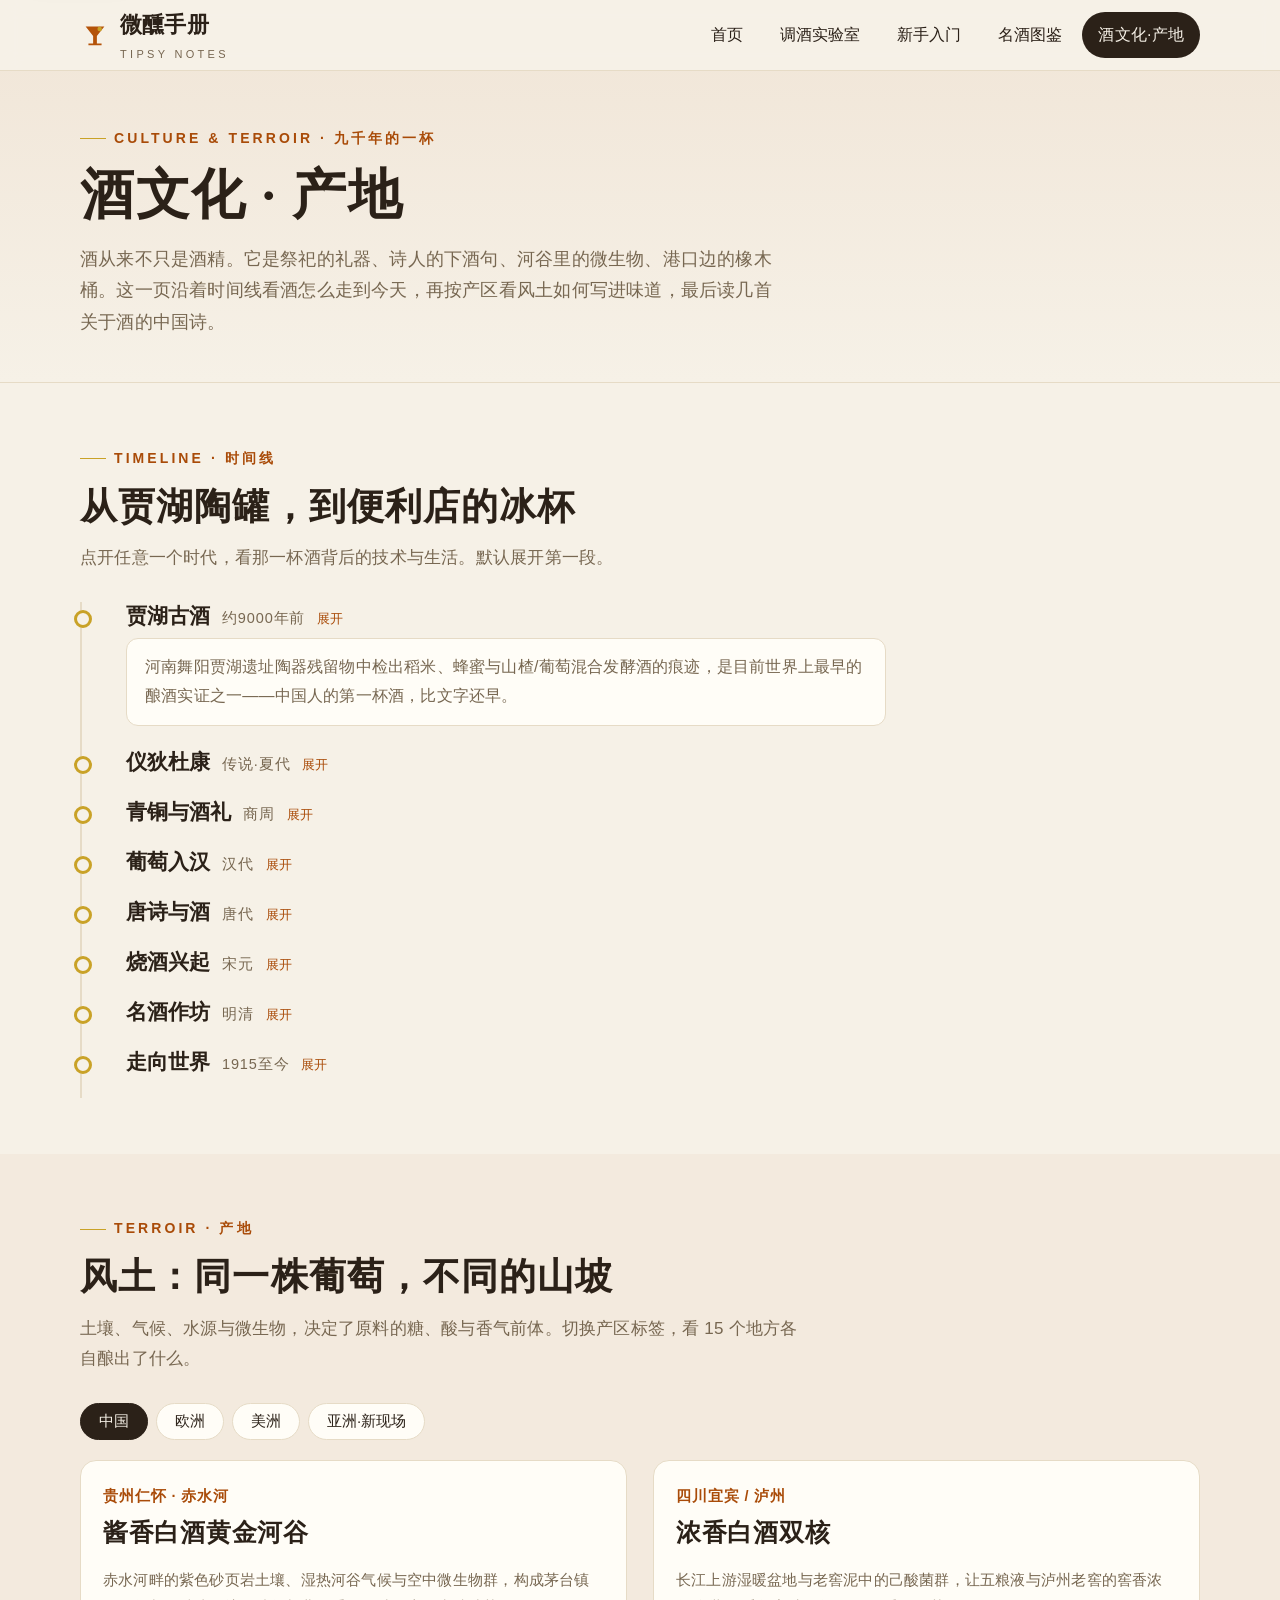
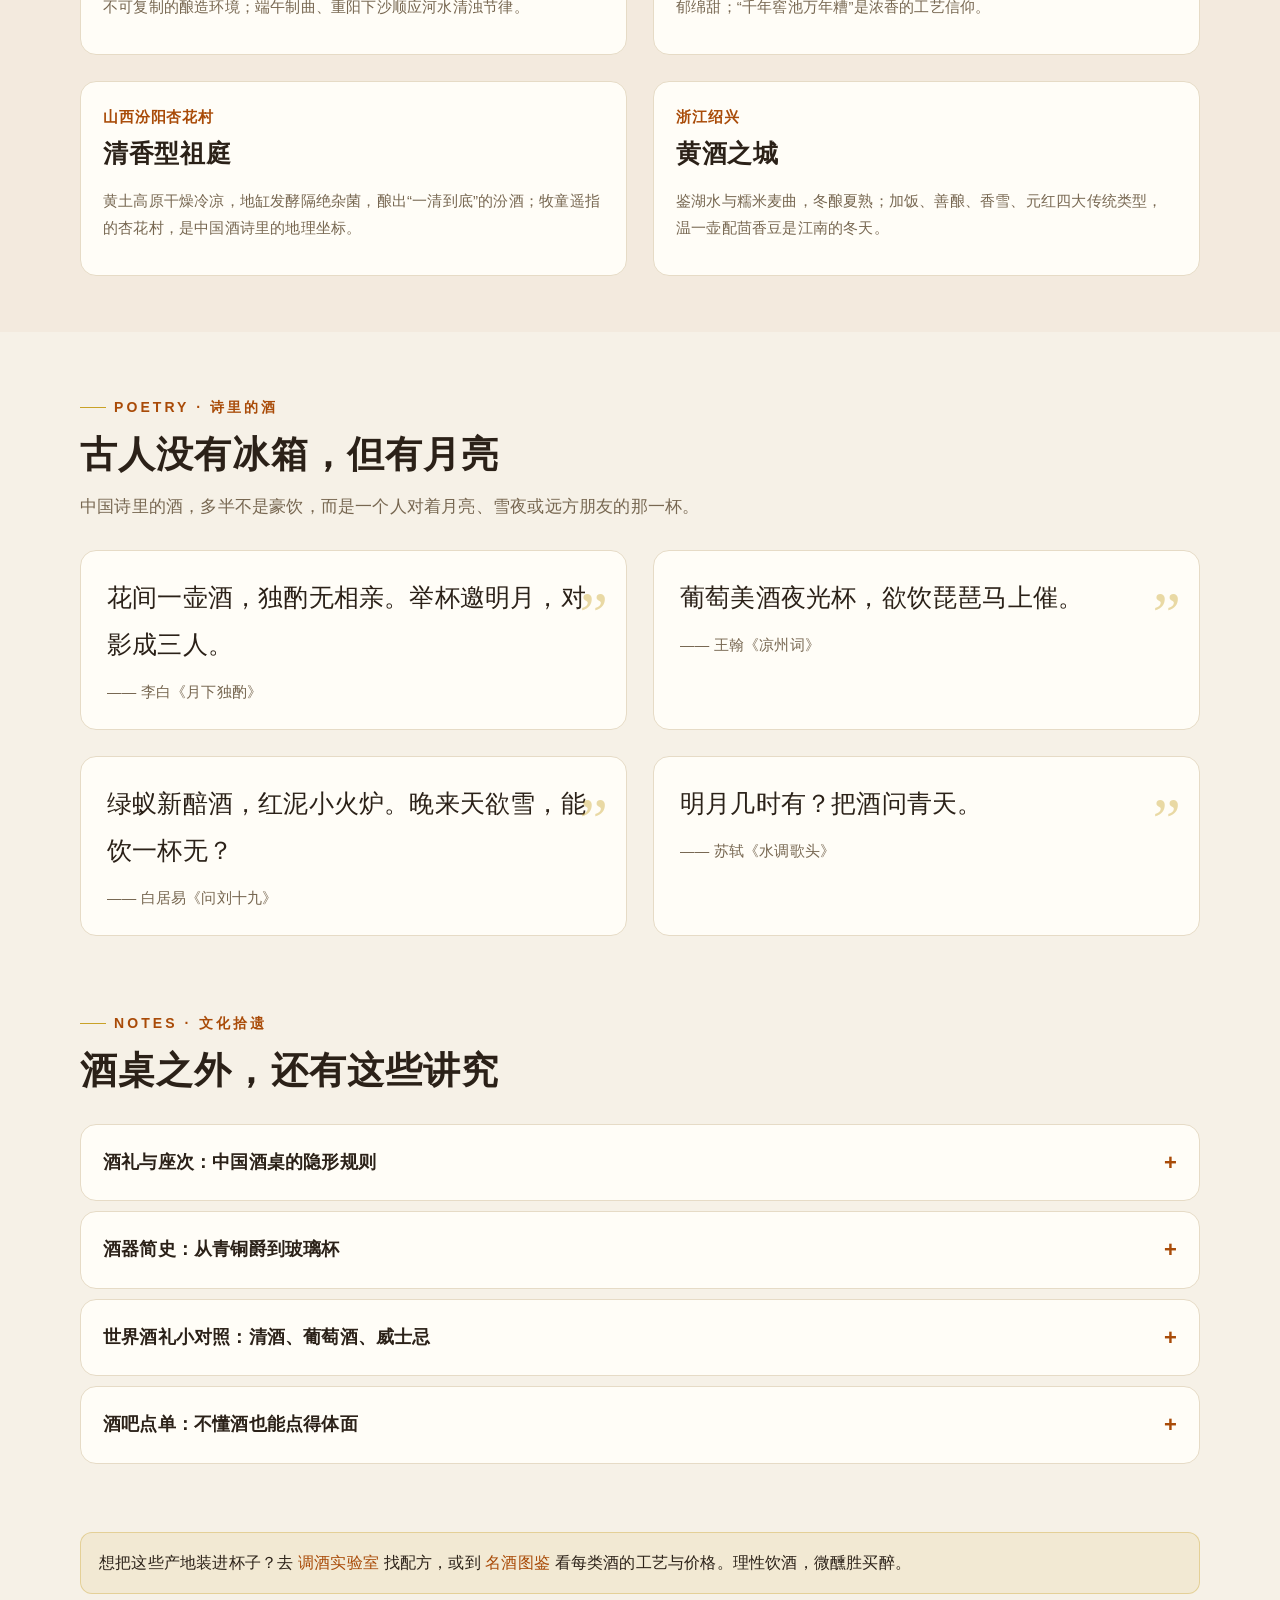
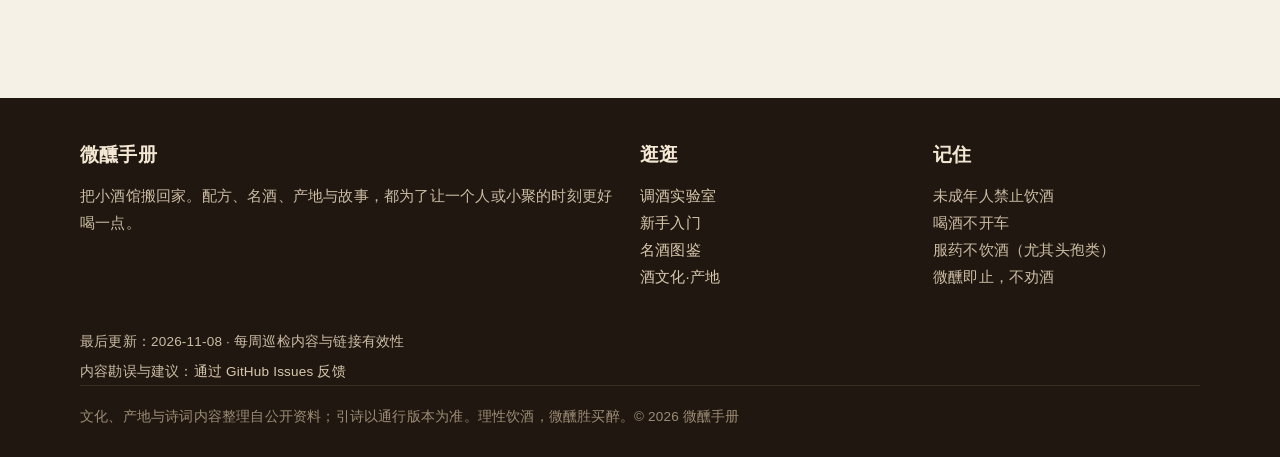
==== commit 4478ea43: "content: 为五个页面补充最后更新时间与内容反馈入口" ====
--- a/culture.html
+++ b/culture.html
@@ -7,6 +7,22 @@
 <meta name="description" content="从贾湖古酒到便利店冰杯的九千年酒文化时间线，赤水河、斯佩塞、干邑、哈利斯科等 15 个世界酒产地风土，和诗里的酒与酒桌小规矩。">
 <link rel="icon" type="image/svg+xml" href="favicon.svg">
 <link rel="stylesheet" href="assets/css/site.css">
+<link rel="canonical" href="https://sxs159733.github.io/beer/culture.html">
+<meta name="author" content="微醺手册">
+<meta name="robots" content="index, follow, max-image-preview:large">
+<meta name="theme-color" content="#f6f1e7">
+<meta property="og:type" content="website">
+<meta property="og:site_name" content="微醺手册">
+<meta property="og:locale" content="zh_CN">
+<meta property="og:title" content="酒文化·产地 · 微醺手册">
+<meta property="og:description" content="从贾湖古酒到便利店冰杯的九千年酒文化时间线，赤水河、斯佩塞、干邑、哈利斯科等 15 个世界酒产地风土，和诗里的酒与酒桌小规矩。">
+<meta property="og:url" content="https://sxs159733.github.io/beer/culture.html">
+<meta property="og:image" content="https://sxs159733.github.io/beer/assets/img/sig-oolong.jpg">
+<meta property="og:image:alt" content="乌龙桂影：一杯琥珀色的威士忌乌龙茶鸡尾酒">
+<meta name="twitter:card" content="summary_large_image">
+<meta name="twitter:title" content="酒文化·产地 · 微醺手册">
+<meta name="twitter:description" content="从贾湖古酒到便利店冰杯的九千年酒文化时间线，赤水河、斯佩塞、干邑、哈利斯科等 15 个世界酒产地风土，和诗里的酒与酒桌小规矩。">
+<meta name="twitter:image" content="https://sxs159733.github.io/beer/assets/img/sig-oolong.jpg">
 </head>
 <body>
 <a class="skip-link" href="#main">跳到主要内容</a>
@@ -96,6 +112,8 @@
       <div><h4>逛逛</h4><p><a href="mix.html">调酒实验室</a><br><a href="guide.html">新手入门</a><br><a href="spirits.html">名酒图鉴</a><br><a href="culture.html">酒文化·产地</a></p></div>
       <div><h4>记住</h4><p>未成年人禁止饮酒<br>喝酒不开车<br>服药不饮酒（尤其头孢类）<br>微醺即止，不劝酒</p></div>
     </div>
+    <p class="foot-update">最后更新：2026-11-08 · 每周巡检内容与链接有效性</p>
+    <p class="foot-feedback">内容勘误与建议：<a href="https://github.com/sxs159733/beer/issues" rel="noopener">通过 GitHub Issues 反馈</a></p>
     <div class="legal">文化、产地与诗词内容整理自公开资料；引诗以通行版本为准。理性饮酒，微醺胜买醉。© 2026 微醺手册</div>
   </div>
 </footer>
--- a/assets/css/site.css
+++ b/assets/css/site.css
@@ -378,6 +378,8 @@
 .site-footer h4 { color: #f4e8d4; font-family: var(--font-display); margin: 0 0 10px; font-size: 19px; }
 .site-footer a { color: #d8c8ae; }
 .site-footer .legal { border-top: 1px solid #3a2f22; padding-top: 18px; font-size: 13.5px; color: #9b8b74; line-height: 1.9; }
+/* 页脚补充信息：文字色继承 .site-footer（#cbbba4，9.32:1 达 AA），链接继承 .site-footer a（#d8c8ae）；不新增配色 */
+.foot-update, .foot-feedback { margin: 6px 0 0; font-size: 13.5px; color: inherit; }
 
 /* ---------- reveal & misc ---------- */
 .reveal { opacity: 0; transform: translateY(18px); transition: opacity calc(var(--dur) * 3) ease, transform calc(var(--dur) * 3) ease; }
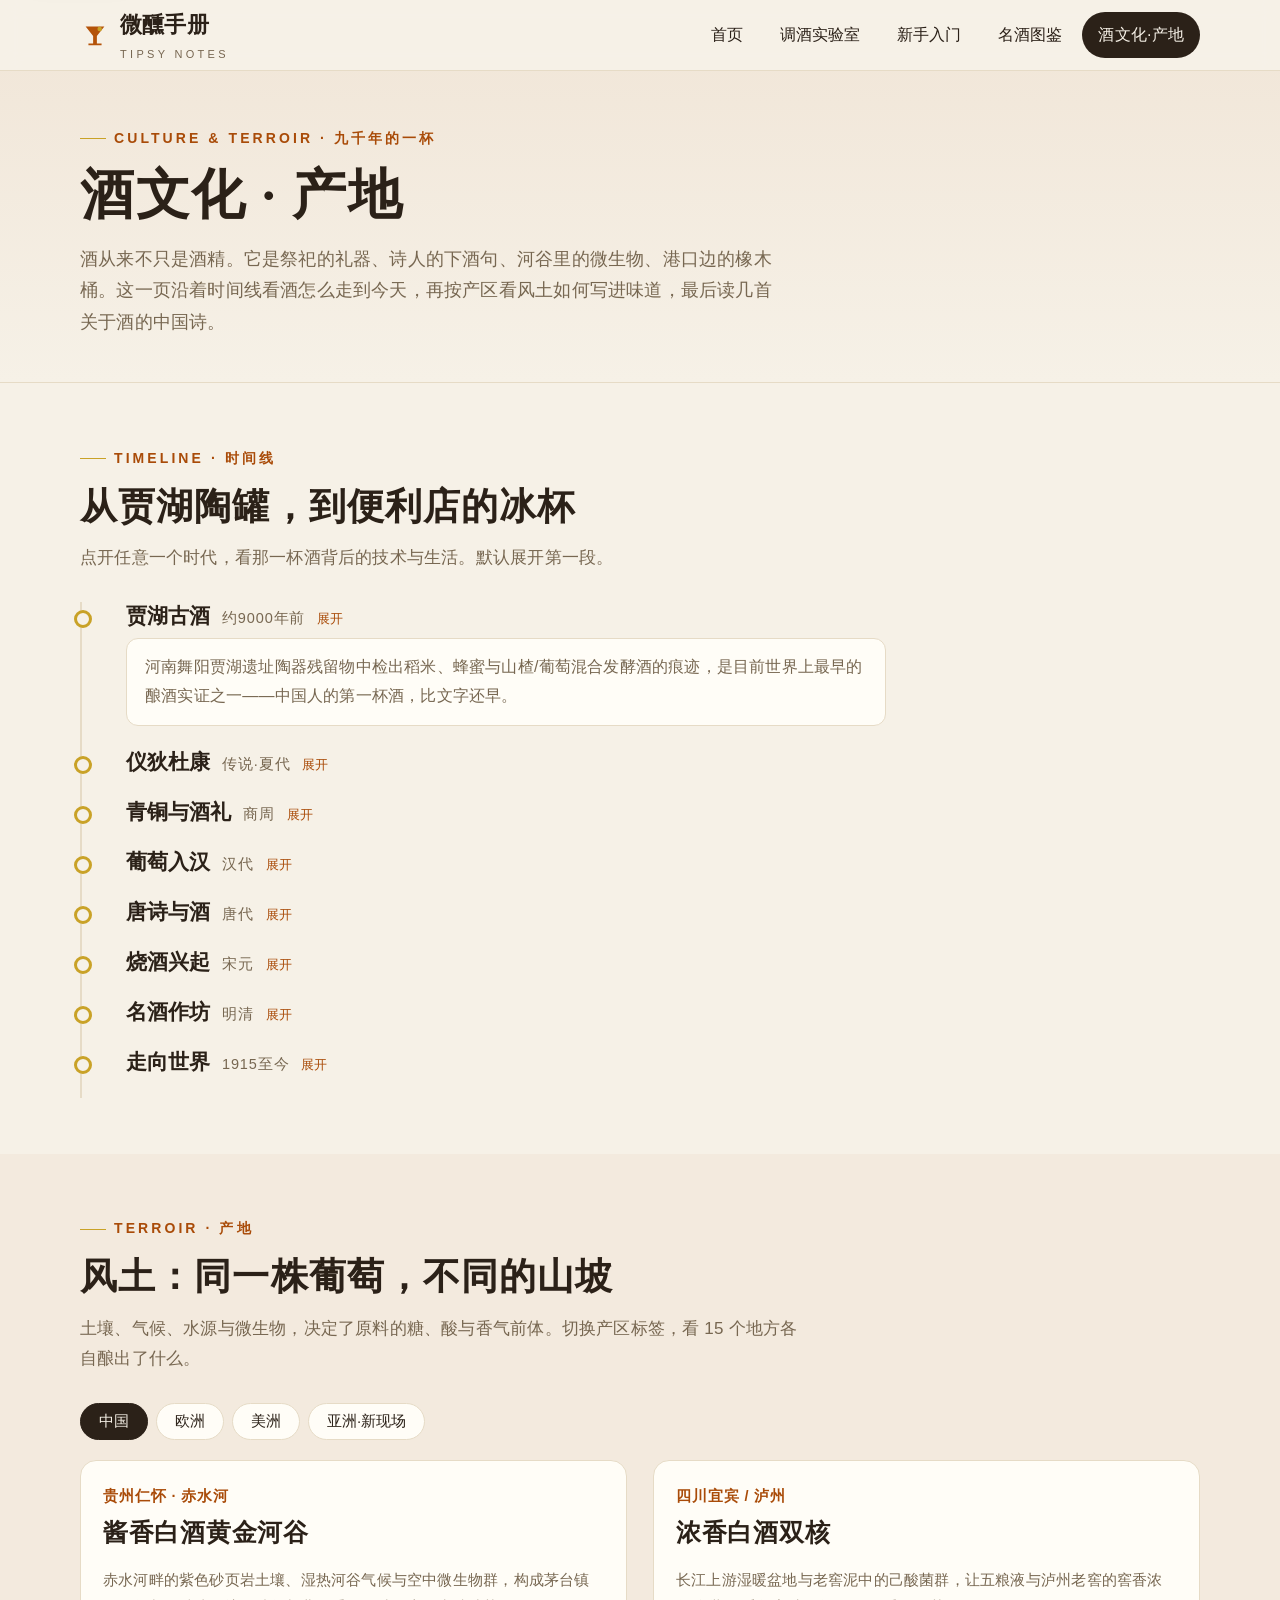
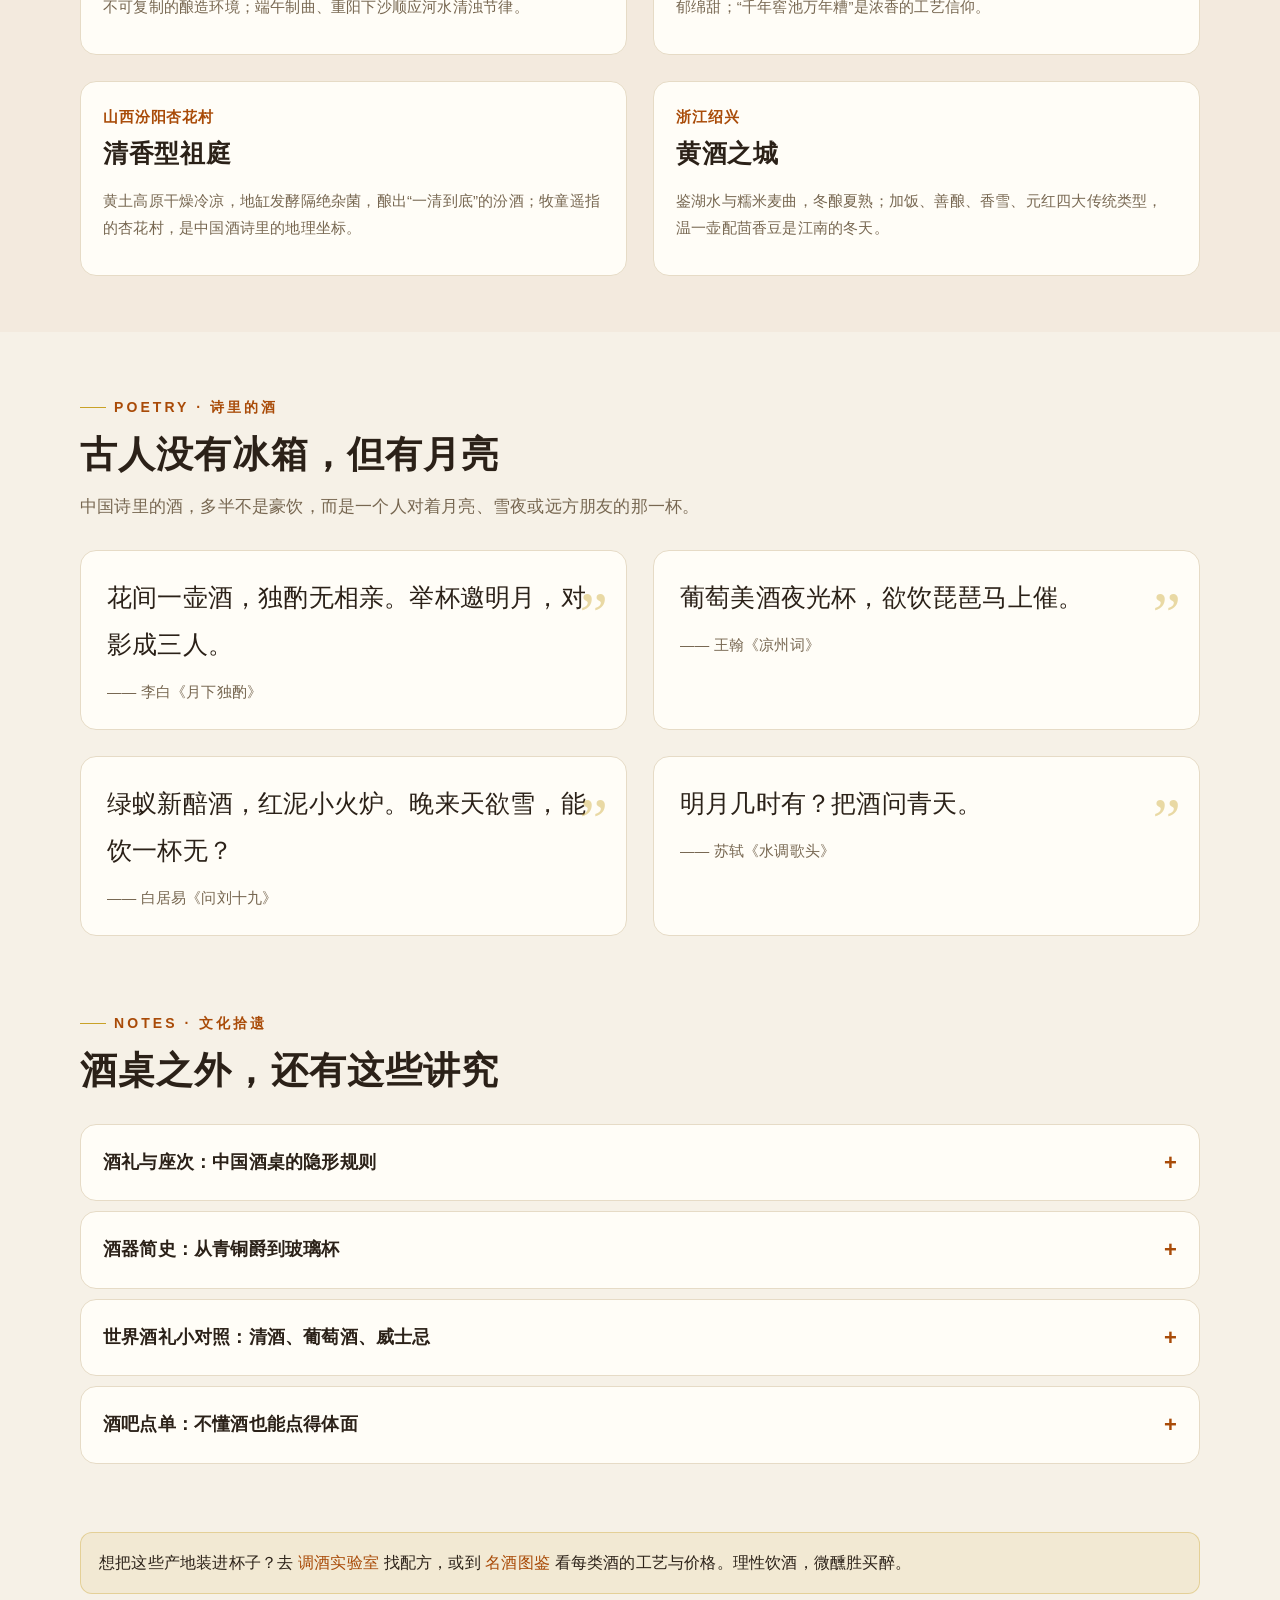
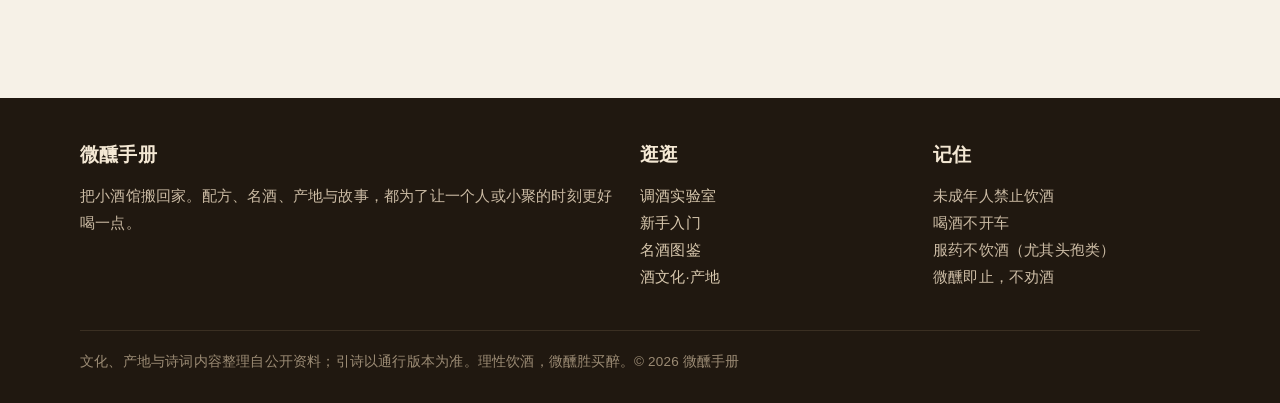
==== commit 9d1be9db: "seo: 为五个页面补齐 canonical/OG/Twitter/author/robots/theme-color 元信息" ====
--- a/culture.html
+++ b/culture.html
@@ -112,8 +112,6 @@
       <div><h4>逛逛</h4><p><a href="mix.html">调酒实验室</a><br><a href="guide.html">新手入门</a><br><a href="spirits.html">名酒图鉴</a><br><a href="culture.html">酒文化·产地</a></p></div>
       <div><h4>记住</h4><p>未成年人禁止饮酒<br>喝酒不开车<br>服药不饮酒（尤其头孢类）<br>微醺即止，不劝酒</p></div>
     </div>
-    <p class="foot-update">最后更新：2026-11-08 · 每周巡检内容与链接有效性</p>
-    <p class="foot-feedback">内容勘误与建议：<a href="https://github.com/sxs159733/beer/issues" rel="noopener">通过 GitHub Issues 反馈</a></p>
     <div class="legal">文化、产地与诗词内容整理自公开资料；引诗以通行版本为准。理性饮酒，微醺胜买醉。© 2026 微醺手册</div>
   </div>
 </footer>
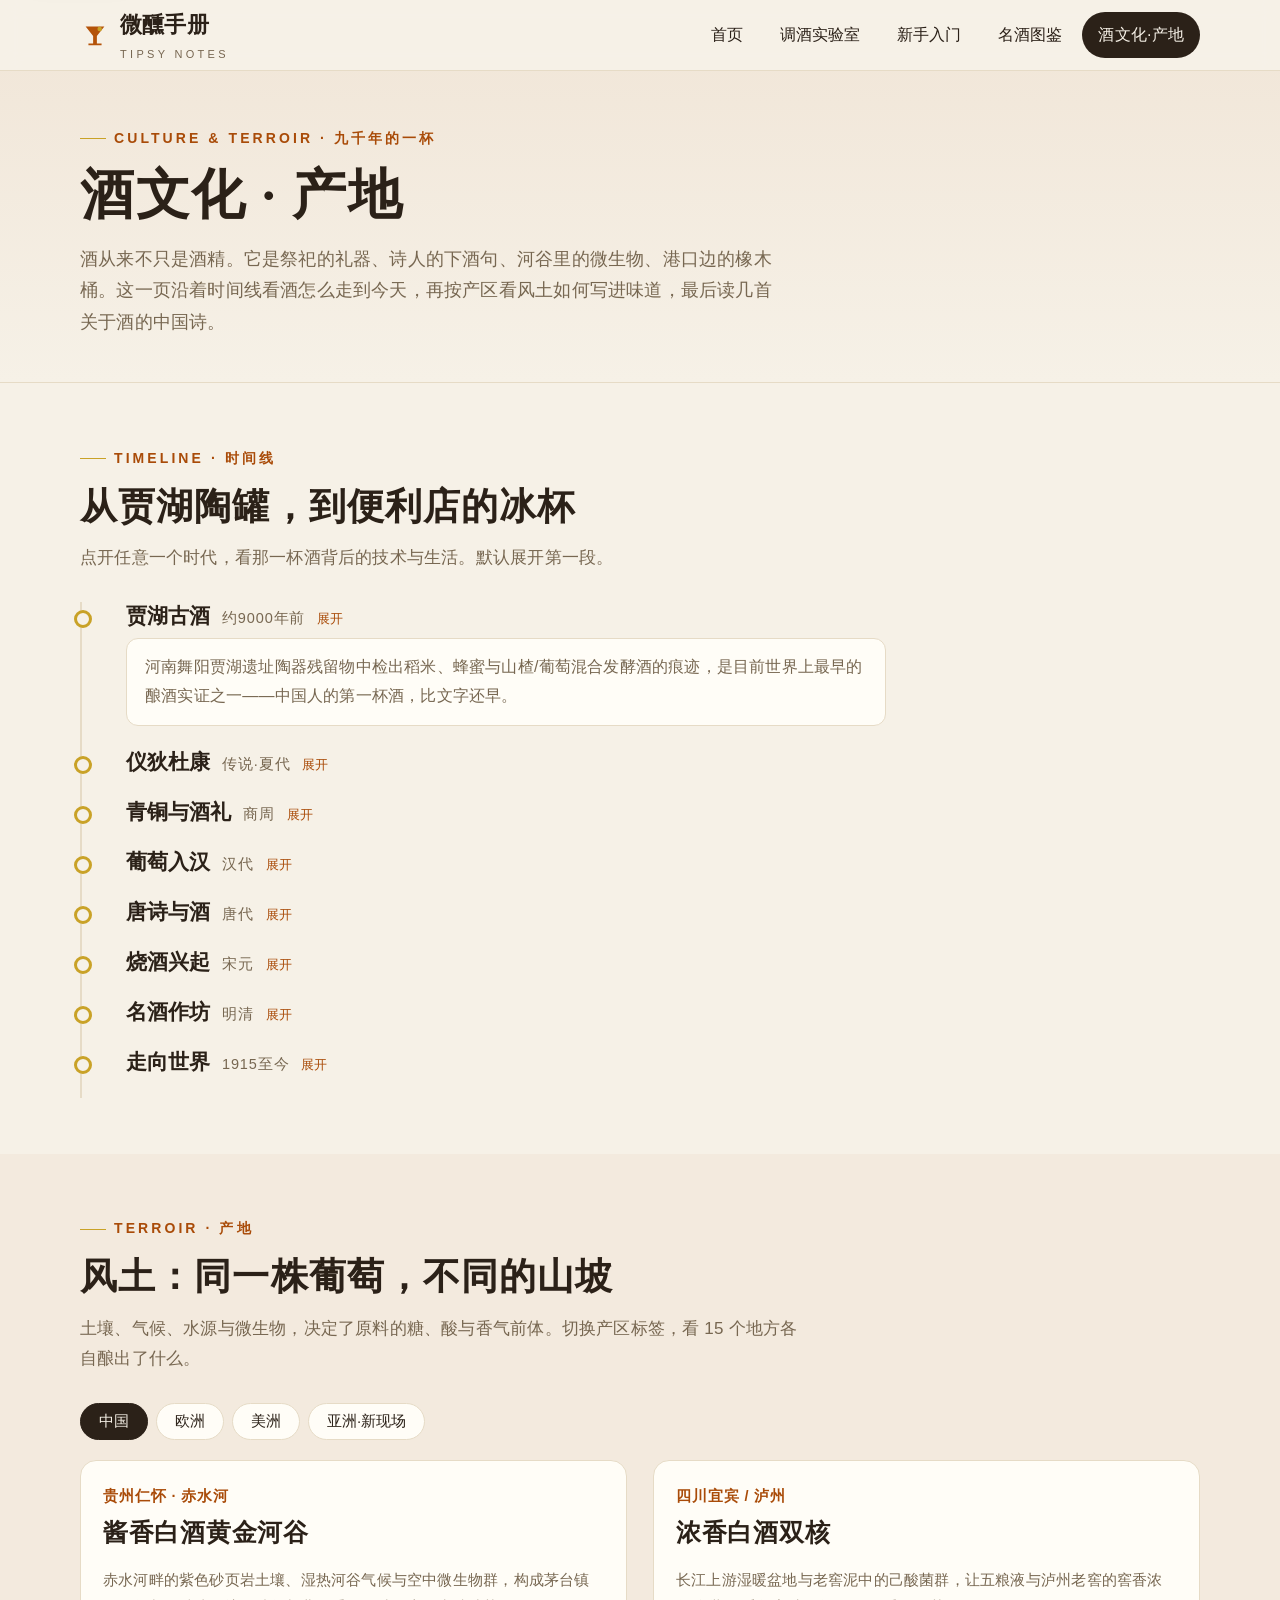
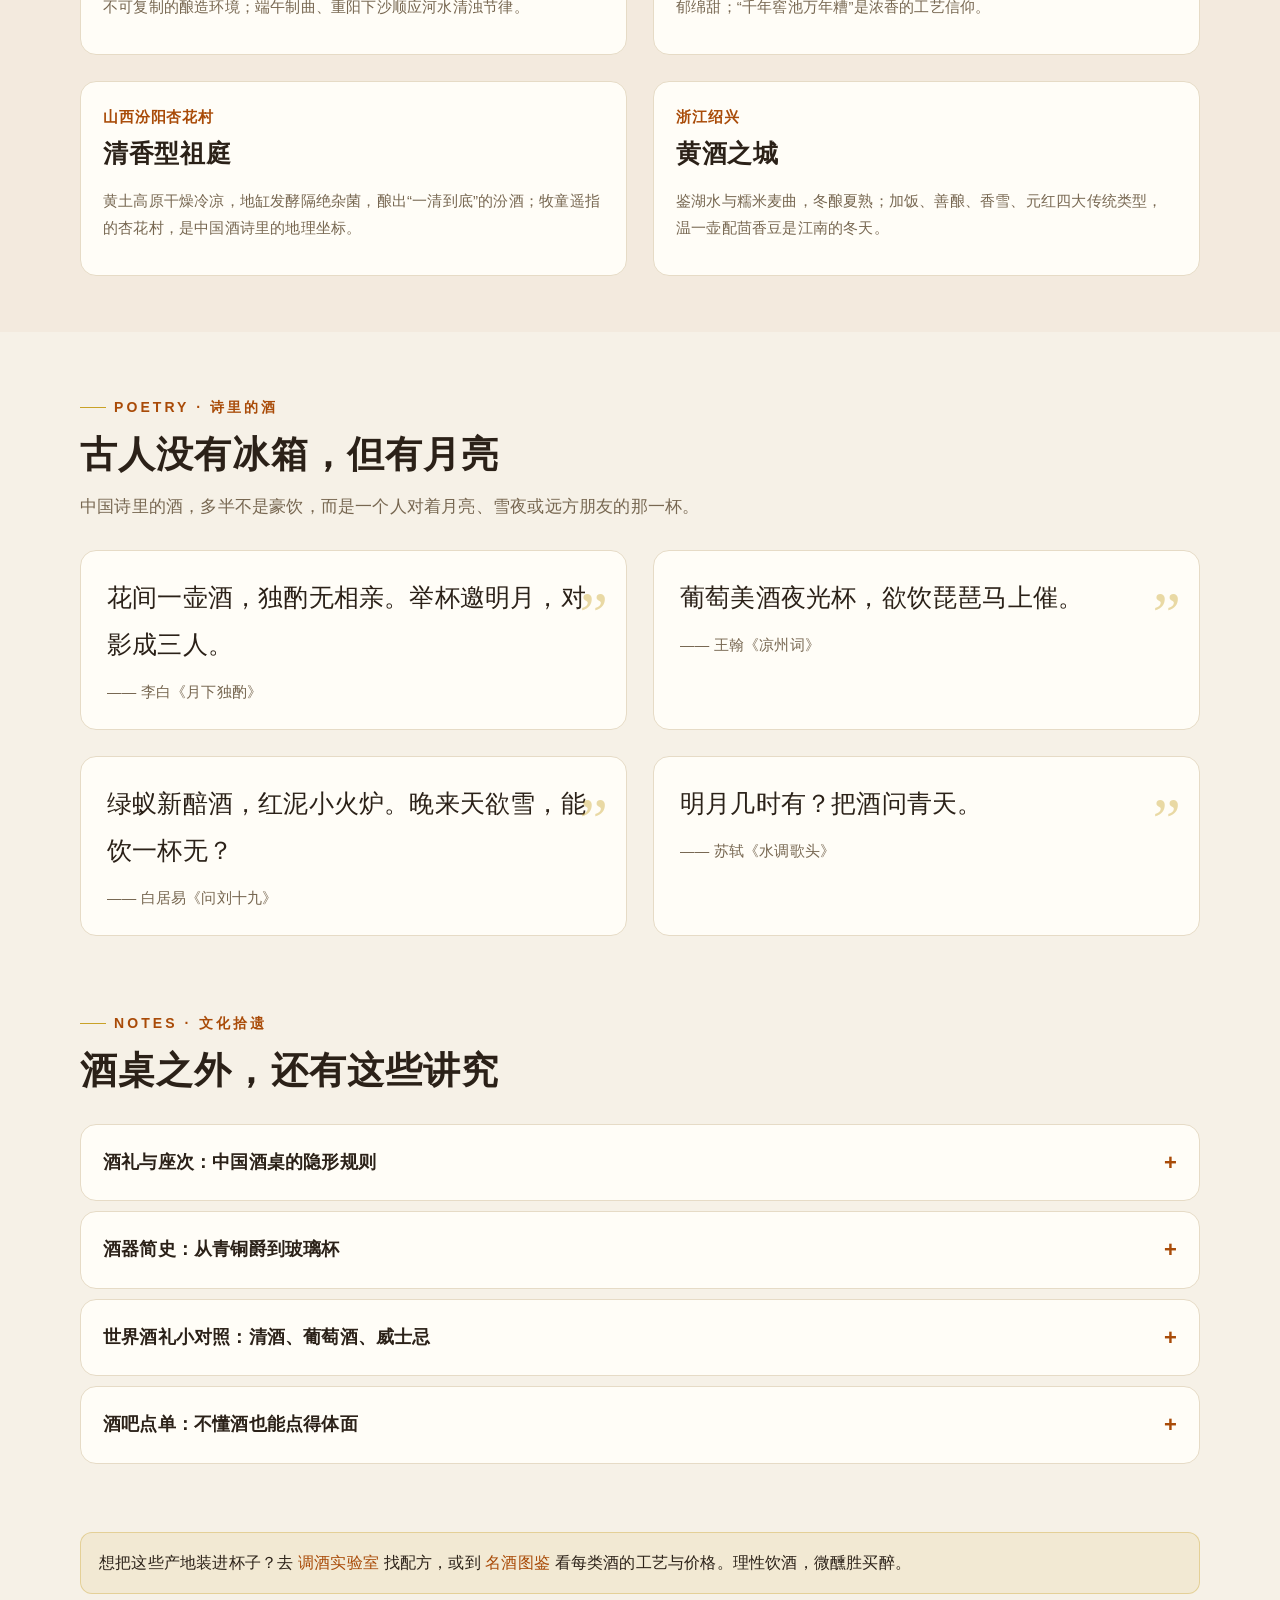
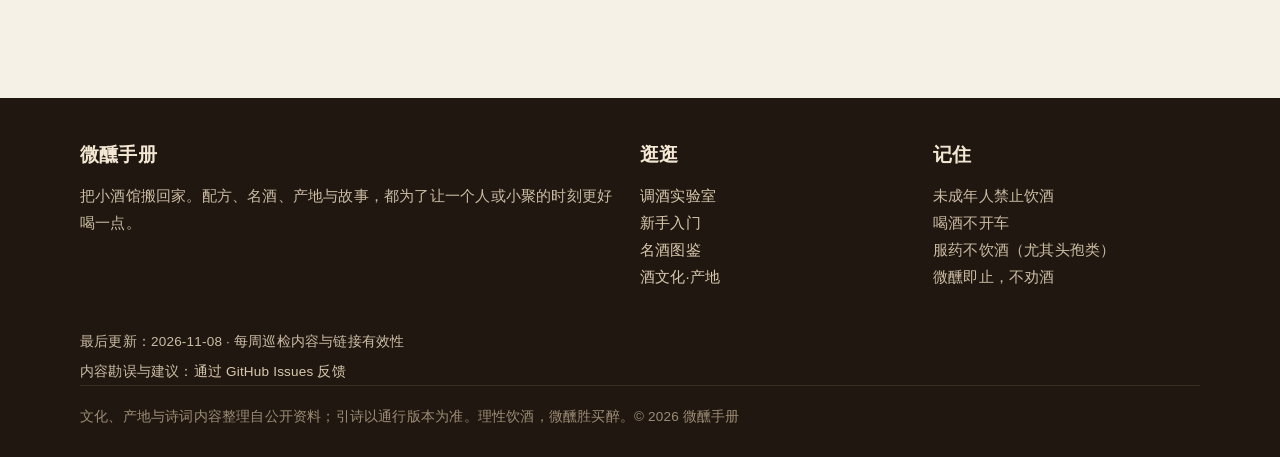
==== commit caa8f7cc: "Merge ba0a5ca580fec18294e3531c0e6d85861da05468 into 55fc6c477a485e42933ab1b86d02a5440d248067" ====
--- a/culture.html
+++ b/culture.html
@@ -112,6 +112,8 @@
       <div><h4>逛逛</h4><p><a href="mix.html">调酒实验室</a><br><a href="guide.html">新手入门</a><br><a href="spirits.html">名酒图鉴</a><br><a href="culture.html">酒文化·产地</a></p></div>
       <div><h4>记住</h4><p>未成年人禁止饮酒<br>喝酒不开车<br>服药不饮酒（尤其头孢类）<br>微醺即止，不劝酒</p></div>
     </div>
+    <p class="foot-update">最后更新：2026-11-08 · 每周巡检内容与链接有效性</p>
+    <p class="foot-feedback">内容勘误与建议：<a href="https://github.com/sxs159733/beer/issues" rel="noopener">通过 GitHub Issues 反馈</a></p>
     <div class="legal">文化、产地与诗词内容整理自公开资料；引诗以通行版本为准。理性饮酒，微醺胜买醉。© 2026 微醺手册</div>
   </div>
 </footer>
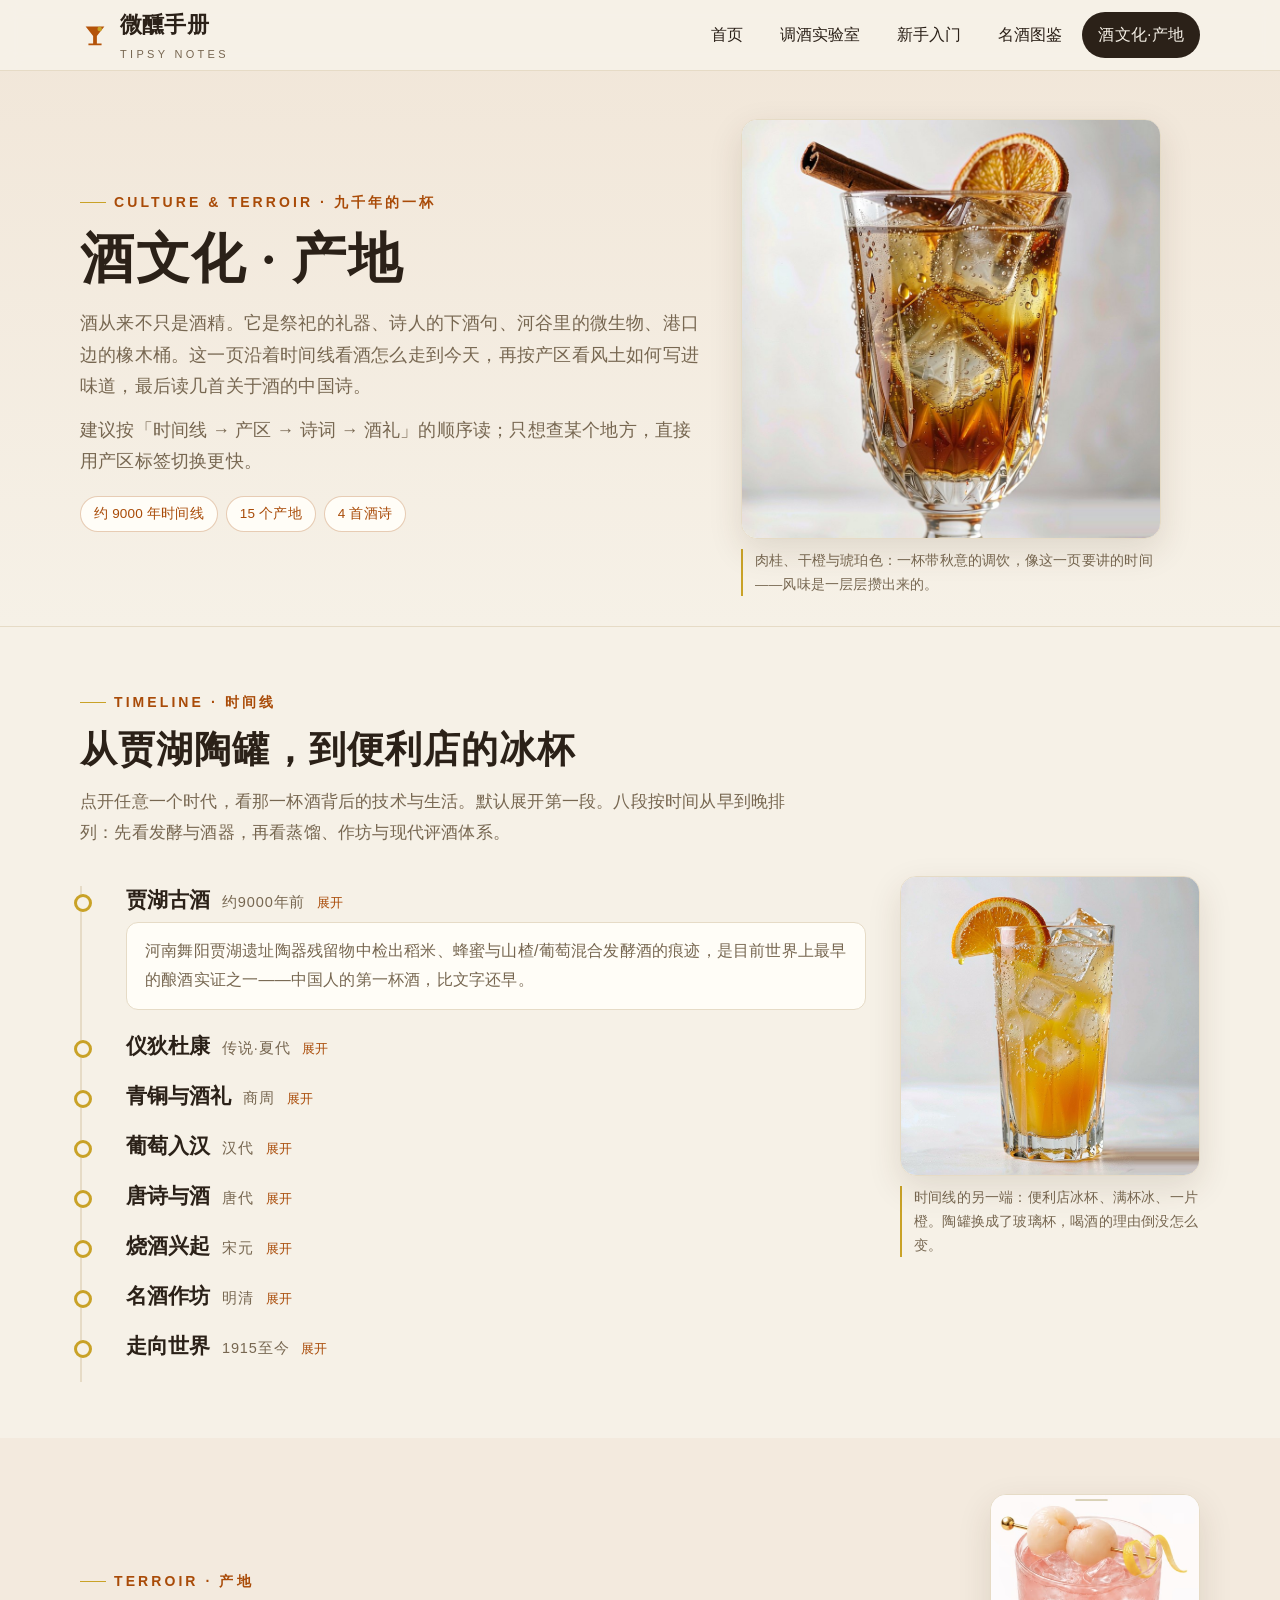
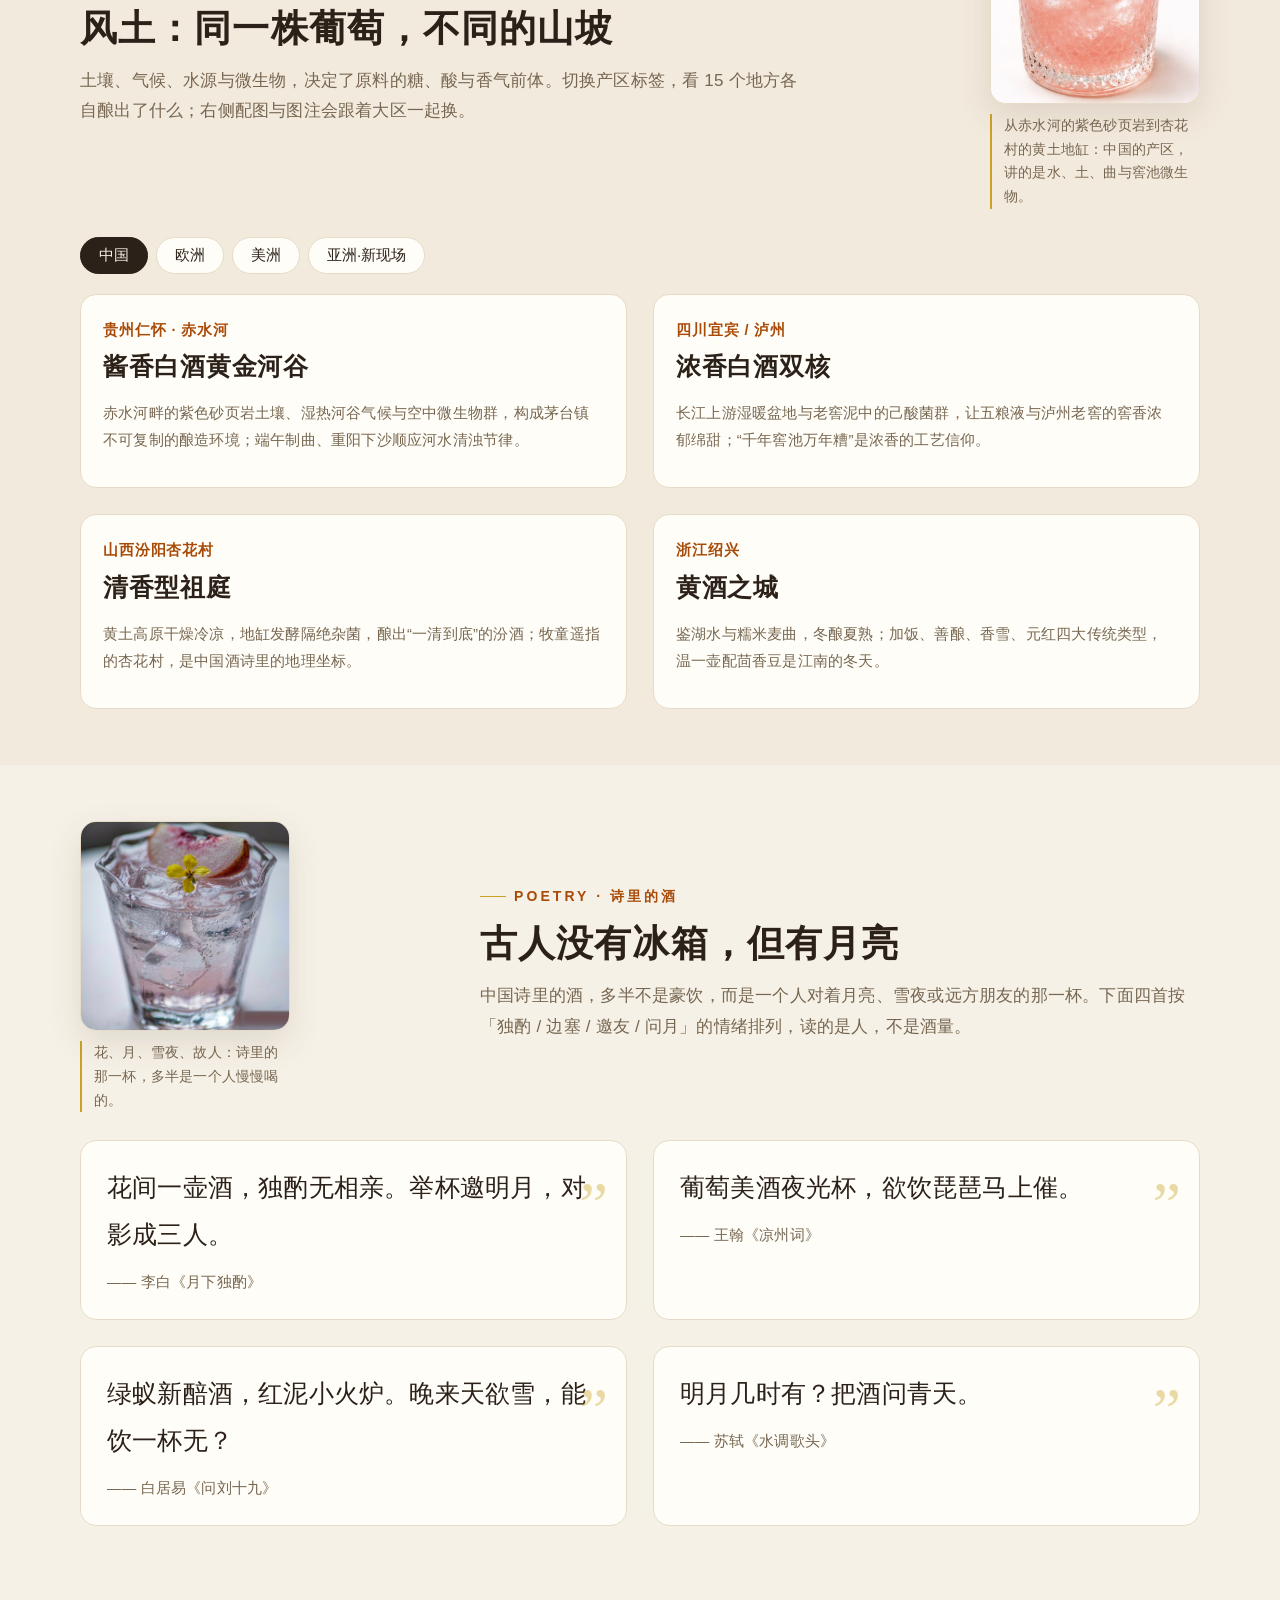
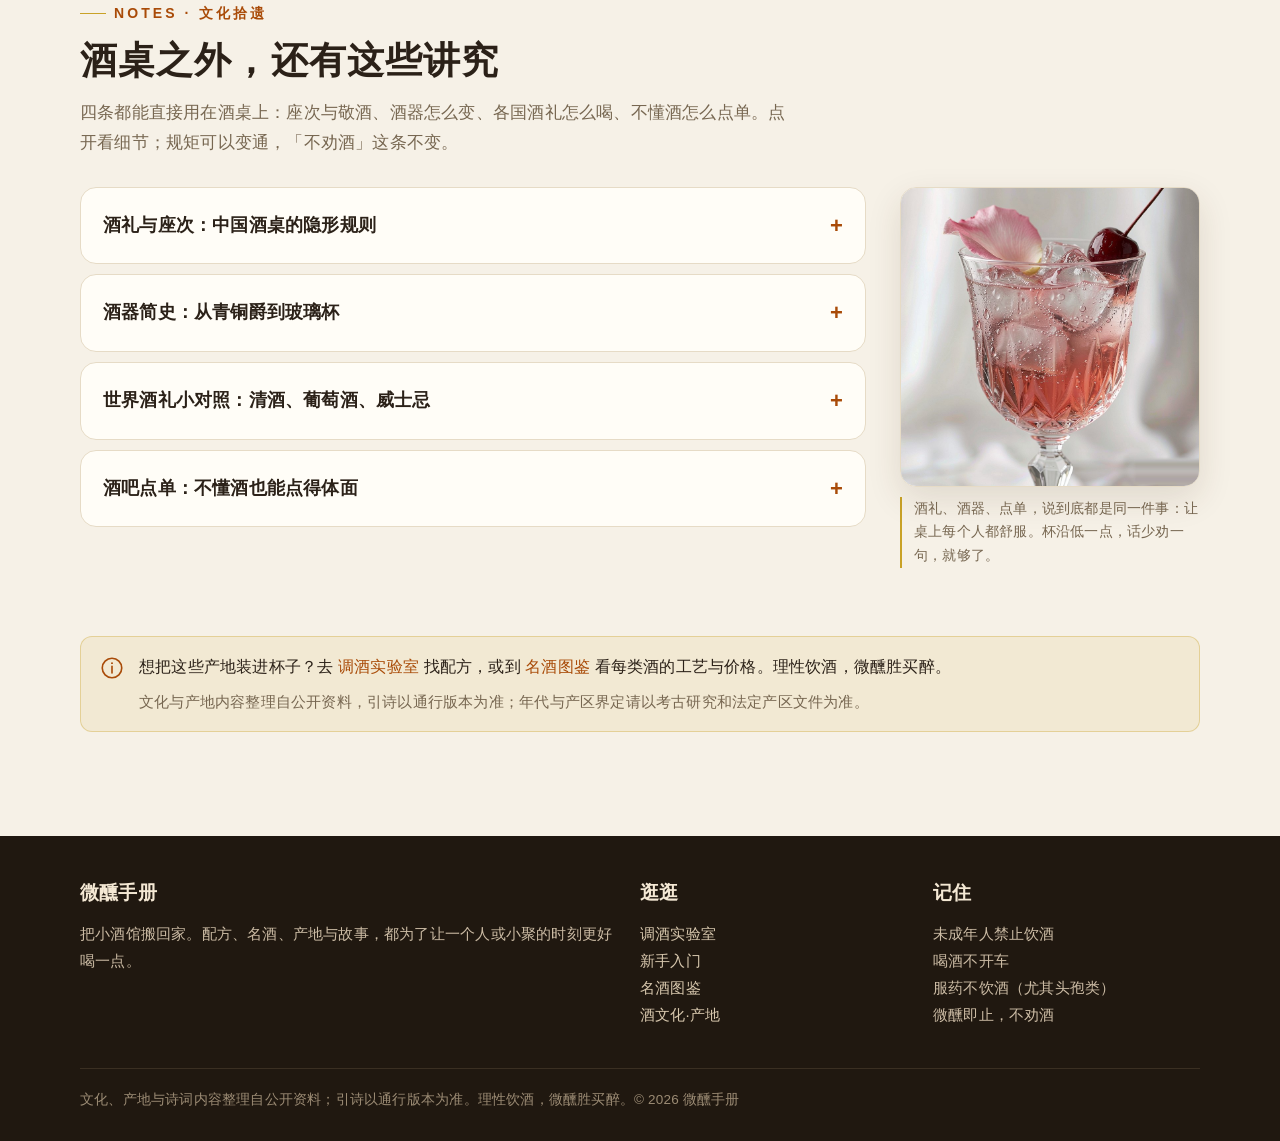
==== commit 04e17a0c: "culture: 为酒文化页补充分区配图、引导文案与响应式图文版式" ====
--- a/culture.html
+++ b/culture.html
@@ -7,25 +7,72 @@
 <meta name="description" content="从贾湖古酒到便利店冰杯的九千年酒文化时间线，赤水河、斯佩塞、干邑、哈利斯科等 15 个世界酒产地风土，和诗里的酒与酒桌小规矩。">
 <link rel="icon" type="image/svg+xml" href="favicon.svg">
 <link rel="stylesheet" href="assets/css/site.css">
-<link rel="canonical" href="https://sxs159733.github.io/beer/culture.html">
-<meta name="author" content="微醺手册">
-<meta name="robots" content="index, follow, max-image-preview:large">
-<meta name="theme-color" content="#f6f1e7">
-<meta property="og:type" content="website">
-<meta property="og:site_name" content="微醺手册">
-<meta property="og:locale" content="zh_CN">
-<meta property="og:title" content="酒文化·产地 · 微醺手册">
-<meta property="og:description" content="从贾湖古酒到便利店冰杯的九千年酒文化时间线，赤水河、斯佩塞、干邑、哈利斯科等 15 个世界酒产地风土，和诗里的酒与酒桌小规矩。">
-<meta property="og:url" content="https://sxs159733.github.io/beer/culture.html">
-<meta property="og:image" content="https://sxs159733.github.io/beer/assets/img/sig-oolong.jpg">
-<meta property="og:image:alt" content="乌龙桂影：一杯琥珀色的威士忌乌龙茶鸡尾酒">
-<meta name="twitter:card" content="summary_large_image">
-<meta name="twitter:title" content="酒文化·产地 · 微醺手册">
-<meta name="twitter:description" content="从贾湖古酒到便利店冰杯的九千年酒文化时间线，赤水河、斯佩塞、干邑、哈利斯科等 15 个世界酒产地风土，和诗里的酒与酒桌小规矩。">
-<meta name="twitter:image" content="https://sxs159733.github.io/beer/assets/img/sig-oolong.jpg">
+<style>
+/* ===== 酒文化页专属配图版式（cul- 前缀，仅本页生效，不改动全站样式） ===== */
+.cul-hero { display: grid; grid-template-columns: 1.15fr 0.85fr; gap: calc(40px * var(--site-space, 1)); align-items: center; }
+.cul-hero-copy p { max-width: 640px; }
+.cul-hero-hint { margin-top: -2px; font-size: 15.5px; color: var(--site-muted); }
+.cul-hero-meta { display: flex; flex-wrap: wrap; gap: 8px; margin-top: 18px; }
+.cul-hero-meta span {
+  font-size: 13.5px; color: var(--site-accent); background: var(--site-surface);
+  border: 1px solid color-mix(in srgb, var(--site-accent) 28%, transparent);
+  border-radius: 999px; padding: 5px 13px;
+}
+.cul-hero-figure { max-width: 420px; margin-left: auto; }
+
+/* 统一图片框：与源图一致用 1:1，零裁切 */
+.cul-figure { margin: 0; }
+.cul-frame {
+  position: relative; aspect-ratio: 1 / 1; overflow: hidden;
+  border-radius: var(--site-radius); border: 1px solid var(--site-border);
+  background: #fff; box-shadow: var(--shadow);
+}
+.cul-frame img { display: block; width: 100%; height: 100%; object-fit: cover; }
+.cul-figure figcaption {
+  margin-top: 10px; padding-left: 12px; border-left: 2px solid var(--gold);
+  font-size: 13.5px; line-height: 1.75; color: var(--site-muted);
+}
+
+/* 时间线 / 文化拾遗：正文 + 侧图 */
+.cul-split { display: grid; grid-template-columns: minmax(0, 1fr) 300px; gap: calc(34px * var(--site-space, 1)); align-items: start; }
+.cul-sticky-figure { position: sticky; top: 92px; }
+
+/* 产地 / 诗词：标题与配图并排 */
+.cul-head-row { display: flex; align-items: center; justify-content: space-between; gap: calc(30px * var(--site-space, 1)); margin-bottom: calc(28px * var(--site-space, 1)); }
+.cul-head-row--reverse { flex-direction: row-reverse; }
+.cul-head-row .section-head { margin-bottom: 0; }
+.cul-figure--sm { width: 210px; flex: none; }
+
+/* 底部说明条 */
+.cul-note { display: flex; gap: 14px; align-items: flex-start; }
+.cul-note > svg { width: 26px; height: 26px; flex: none; margin-top: 2px; color: var(--site-accent); }
+.cul-note-body { min-width: 0; }
+.cul-note-body p { margin: 0; }
+.cul-note-extra { margin-top: 8px !important; font-size: 14.5px; color: var(--site-muted); }
+
+/* 响应式：断点沿用站点 960 / 860 / 620 */
+@media (max-width: 960px) {
+  .cul-hero { gap: 26px; }
+  .cul-split { grid-template-columns: minmax(0, 1fr) 250px; }
+}
+@media (max-width: 860px) {
+  .cul-hero { grid-template-columns: 1fr; }
+  .cul-hero-figure { max-width: 360px; margin: 0; }
+  .cul-split { grid-template-columns: 1fr; }
+  .cul-sticky-figure { position: static; max-width: 320px; }
+  .cul-head-row, .cul-head-row--reverse { flex-direction: column; align-items: flex-start; }
+  .cul-figure--sm { width: 190px; }
+}
+@media (max-width: 620px) {
+  .cul-hero-figure, .cul-sticky-figure { max-width: 100%; }
+  .cul-frame { box-shadow: 0 6px 18px rgba(64, 45, 20, .10); }
+  .cul-figure--sm { width: 180px; }
+  .cul-note { gap: 10px; }
+  .cul-note > svg { width: 22px; height: 22px; }
+}
+</style>
 </head>
 <body>
-<a class="skip-link" href="#main">跳到主要内容</a>
 <header class="site-header">
   <div class="wrap nav">
     <a class="brand" href="index.html"><svg viewBox="0 0 32 32" aria-hidden="true"><path d="M6 7h20l-8 10v8h5v2H9v-2h5v-8Z" fill="#b45309"/><circle cx="21" cy="9.5" r="2.4" fill="#c9a227"/></svg><span>微醺手册<small>TIPSY NOTES</small></span></a>
@@ -40,12 +87,20 @@
   </div>
 </header>
 
-<main id="main">
+<main>
   <section class="page-hero">
-    <div class="wrap">
-      <span class="eyebrow">Culture &amp; Terroir · 九千年的一杯</span>
-      <h1>酒文化 · 产地</h1>
-      <p>酒从来不只是酒精。它是祭祀的礼器、诗人的下酒句、河谷里的微生物、港口边的橡木桶。这一页沿着时间线看酒怎么走到今天，再按产区看风土如何写进味道，最后读几首关于酒的中国诗。</p>
+    <div class="wrap cul-hero">
+      <div class="cul-hero-copy">
+        <span class="eyebrow">Culture &amp; Terroir · 九千年的一杯</span>
+        <h1>酒文化 · 产地</h1>
+        <p>酒从来不只是酒精。它是祭祀的礼器、诗人的下酒句、河谷里的微生物、港口边的橡木桶。这一页沿着时间线看酒怎么走到今天，再按产区看风土如何写进味道，最后读几首关于酒的中国诗。</p>
+        <p class="cul-hero-hint">建议按「时间线 → 产区 → 诗词 → 酒礼」的顺序读；只想查某个地方，直接用产区标签切换更快。</p>
+        <div class="cul-hero-meta"><span>约 9000 年时间线</span><span>15 个产地</span><span>4 首酒诗</span></div>
+      </div>
+      <figure class="cul-figure cul-hero-figure reveal">
+        <div class="cul-frame"><img src="assets/img/st-autumnmaple.jpg" width="900" height="900" fetchpriority="high" alt="琥珀色气泡调酒，高脚杯中满冰，饰肉桂棒与一片干橙"></div>
+        <figcaption>肉桂、干橙与琥珀色：一杯带秋意的调饮，像这一页要讲的时间——风味是一层层攒出来的。</figcaption>
+      </figure>
     </div>
   </section>
 
@@ -54,18 +109,30 @@
       <div class="section-head reveal">
         <span class="eyebrow">Timeline · 时间线</span>
         <h2>从贾湖陶罐，到便利店的冰杯</h2>
-        <p class="muted">点开任意一个时代，看那一杯酒背后的技术与生活。默认展开第一段。</p>
-      </div>
-      <div class="timeline" id="timeline"></div>
+        <p class="muted">点开任意一个时代，看那一杯酒背后的技术与生活。默认展开第一段。八段按时间从早到晚排列：先看发酵与酒器，再看蒸馏、作坊与现代评酒体系。</p>
+      </div>
+      <div class="cul-split">
+        <div class="timeline" id="timeline"></div>
+        <figure class="cul-figure cul-sticky-figure reveal">
+          <div class="cul-frame"><img src="assets/img/st-eveningmaple.jpg" width="900" height="900" loading="lazy" alt="橙黄色气泡调酒，满杯冰块，杯口一片鲜橙"></div>
+          <figcaption>时间线的另一端：便利店冰杯、满杯冰、一片橙。陶罐换成了玻璃杯，喝酒的理由倒没怎么变。</figcaption>
+        </figure>
+      </div>
     </div>
   </section>
 
   <section class="section" style="background:color-mix(in srgb, var(--site-accent) 4%, var(--site-bg))">
     <div class="wrap">
-      <div class="section-head reveal">
-        <span class="eyebrow">Terroir · 产地</span>
-        <h2>风土：同一株葡萄，不同的山坡</h2>
-        <p class="muted">土壤、气候、水源与微生物，决定了原料的糖、酸与香气前体。切换产区标签，看 15 个地方各自酿出了什么。</p>
+      <div class="cul-head-row">
+        <div class="section-head reveal">
+          <span class="eyebrow">Terroir · 产地</span>
+          <h2>风土：同一株葡萄，不同的山坡</h2>
+          <p class="muted">土壤、气候、水源与微生物，决定了原料的糖、酸与香气前体。切换产区标签，看 15 个地方各自酿出了什么；右侧配图与图注会跟着大区一起换。</p>
+        </div>
+        <figure class="cul-figure cul-figure--sm reveal">
+          <div class="cul-frame"><img id="regionFigImg" src="assets/img/sig-lychee.jpg" width="900" height="900" loading="lazy" alt="粉红色短饮，水晶纹古典杯中满冰，饰两颗荔枝与柠檬皮"></div>
+          <figcaption id="regionFigCap">从赤水河的紫色砂页岩到杏花村的黄土地缸：中国的产区，讲的是水、土、曲与窖池微生物。</figcaption>
+        </figure>
       </div>
       <div class="filter-row" id="regionTabs" style="margin-bottom:20px"></div>
       <div class="grid cols-2" id="regionGrid"></div>
@@ -74,10 +141,16 @@
 
   <section class="section">
     <div class="wrap">
-      <div class="section-head reveal">
-        <span class="eyebrow">Poetry · 诗里的酒</span>
-        <h2>古人没有冰箱，但有月亮</h2>
-        <p class="muted">中国诗里的酒，多半不是豪饮，而是一个人对着月亮、雪夜或远方朋友的那一杯。</p>
+      <div class="cul-head-row cul-head-row--reverse">
+        <div class="section-head reveal">
+          <span class="eyebrow">Poetry · 诗里的酒</span>
+          <h2>古人没有冰箱，但有月亮</h2>
+          <p class="muted">中国诗里的酒，多半不是豪饮，而是一个人对着月亮、雪夜或远方朋友的那一杯。下面四首按「独酌 / 边塞 / 邀友 / 问月」的情绪排列，读的是人，不是酒量。</p>
+        </div>
+        <figure class="cul-figure cul-figure--sm reveal">
+          <div class="cul-frame"><img src="assets/img/ice-firstlove.jpg" width="900" height="900" loading="lazy" alt="近乎透明的淡粉调酒，满杯冰块，浮一片桃与一朵小黄花"></div>
+          <figcaption>花、月、雪夜、故人：诗里的那一杯，多半是一个人慢慢喝的。</figcaption>
+        </figure>
       </div>
       <div class="grid cols-2" id="poemGrid"></div>
     </div>
@@ -88,18 +161,31 @@
       <div class="section-head reveal">
         <span class="eyebrow">Notes · 文化拾遗</span>
         <h2>酒桌之外，还有这些讲究</h2>
-      </div>
-      <details class="accordion reveal"><summary>酒礼与座次：中国酒桌的隐形规则</summary><div class="acc-body">传统宴席讲究「主陪、副陪、主宾、副宾」的座次，敬酒从主宾开始、按顺时针推进；碰杯时杯沿略低于对方是敬意。现代小聚不必照搬，但两条底线值得保留：不强行劝酒，不拿「不喝就是不给面子」绑架别人。真正的酒礼，是让每个人都舒服。</div></details>
-      <details class="accordion reveal"><summary>酒器简史：从青铜爵到玻璃杯</summary><div class="acc-body">商周用青铜爵、角、尊祭祀；汉代流行漆耳杯与羽觞；唐代金银器与瓷盏并行，「葡萄美酒夜光杯」说的正是西域玉杯；宋代建盏、青白瓷把点茶与饮酒分开；明清以后玻璃与瓷器普及。今天调酒用的高球杯、古典杯、马天尼杯，本质都是为温度、气泡与香气服务的容器。</div></details>
-      <details class="accordion reveal"><summary>世界酒礼小对照：清酒、葡萄酒、威士忌</summary><div class="acc-body">日本清酒讲究斟满与互换酒杯，干杯后先小口；法国葡萄酒讲究观色、闻香、品味，倒酒只倒三分之一；苏格兰威士忌可以加水或冰，但纯饮时先闻后抿。规则各不相同，共同点是：慢一点，让酒在杯里多待一会儿。</div></details>
-      <details class="accordion reveal"><summary>酒吧点单：不懂酒也能点得体面</summary><div class="acc-body">告诉调酒师三件事：喜欢的基酒（或「没有偏好」）、酸甜偏好（偏酸/偏甜/清爽/浓烈）、酒精强度（低度/标准/烈）。不知道点什么，就从金汤力、威士忌高球或莫吉托开始——这三杯几乎不会踩雷。不想喝酒时，点无酒精特调也完全正常。</div></details>
+        <p class="muted">四条都能直接用在酒桌上：座次与敬酒、酒器怎么变、各国酒礼怎么喝、不懂酒怎么点单。点开看细节；规矩可以变通，「不劝酒」这条不变。</p>
+      </div>
+      <div class="cul-split">
+        <div class="cul-accordions">
+          <details class="accordion reveal"><summary>酒礼与座次：中国酒桌的隐形规则</summary><div class="acc-body">传统宴席讲究「主陪、副陪、主宾、副宾」的座次，敬酒从主宾开始、按顺时针推进；碰杯时杯沿略低于对方是敬意。现代小聚不必照搬，但两条底线值得保留：不强行劝酒，不拿「不喝就是不给面子」绑架别人。真正的酒礼，是让每个人都舒服。</div></details>
+          <details class="accordion reveal"><summary>酒器简史：从青铜爵到玻璃杯</summary><div class="acc-body">商周用青铜爵、角、尊祭祀；汉代流行漆耳杯与羽觞；唐代金银器与瓷盏并行，「葡萄美酒夜光杯」说的正是西域玉杯；宋代建盏、青白瓷把点茶与饮酒分开；明清以后玻璃与瓷器普及。今天调酒用的高球杯、古典杯、马天尼杯，本质都是为温度、气泡与香气服务的容器。</div></details>
+          <details class="accordion reveal"><summary>世界酒礼小对照：清酒、葡萄酒、威士忌</summary><div class="acc-body">日本清酒讲究斟满与互换酒杯，干杯后先小口；法国葡萄酒讲究观色、闻香、品味，倒酒只倒三分之一；苏格兰威士忌可以加水或冰，但纯饮时先闻后抿。规则各不相同，共同点是：慢一点，让酒在杯里多待一会儿。</div></details>
+          <details class="accordion reveal"><summary>酒吧点单：不懂酒也能点得体面</summary><div class="acc-body">告诉调酒师三件事：喜欢的基酒（或「没有偏好」）、酸甜偏好（偏酸/偏甜/清爽/浓烈）、酒精强度（低度/标准/烈）。不知道点什么，就从金汤力、威士忌高球或莫吉托开始——这三杯几乎不会踩雷。不想喝酒时，点无酒精特调也完全正常。</div></details>
+        </div>
+        <figure class="cul-figure cul-sticky-figure reveal">
+          <div class="cul-frame"><img src="assets/img/work-love.jpg" width="900" height="900" loading="lazy" alt="粉红色气泡调酒，高脚杯中满冰，饰玫瑰花瓣与一颗樱桃"></div>
+          <figcaption>酒礼、酒器、点单，说到底都是同一件事：让桌上每个人都舒服。杯沿低一点，话少劝一句，就够了。</figcaption>
+        </figure>
+      </div>
     </div>
   </section>
 
   <section class="section" style="padding-top:12px">
     <div class="wrap">
-      <div class="note-box reveal">
-        想把这些产地装进杯子？去 <a href="mix.html">调酒实验室</a> 找配方，或到 <a href="spirits.html">名酒图鉴</a> 看每类酒的工艺与价格。理性饮酒，微醺胜买醉。
+      <div class="note-box cul-note reveal">
+        <svg viewBox="0 0 32 32" fill="none" stroke="currentColor" stroke-width="2" stroke-linecap="round" aria-hidden="true"><circle cx="16" cy="16" r="12"/><path d="M16 14v8"/><circle cx="16" cy="10" r="1.2" fill="currentColor" stroke="none"/></svg>
+        <div class="cul-note-body">
+          <p>想把这些产地装进杯子？去 <a href="mix.html">调酒实验室</a> 找配方，或到 <a href="spirits.html">名酒图鉴</a> 看每类酒的工艺与价格。理性饮酒，微醺胜买醉。</p>
+          <p class="cul-note-extra">文化与产地内容整理自公开资料，引诗以通行版本为准；年代与产区界定请以考古研究和法定产区文件为准。</p>
+        </div>
       </div>
     </div>
   </section>
@@ -112,8 +198,6 @@
       <div><h4>逛逛</h4><p><a href="mix.html">调酒实验室</a><br><a href="guide.html">新手入门</a><br><a href="spirits.html">名酒图鉴</a><br><a href="culture.html">酒文化·产地</a></p></div>
       <div><h4>记住</h4><p>未成年人禁止饮酒<br>喝酒不开车<br>服药不饮酒（尤其头孢类）<br>微醺即止，不劝酒</p></div>
     </div>
-    <p class="foot-update">最后更新：2026-11-08 · 每周巡检内容与链接有效性</p>
-    <p class="foot-feedback">内容勘误与建议：<a href="https://github.com/sxs159733/beer/issues" rel="noopener">通过 GitHub Issues 反馈</a></p>
     <div class="legal">文化、产地与诗词内容整理自公开资料；引诗以通行版本为准。理性饮酒，微醺胜买醉。© 2026 微醺手册</div>
   </div>
 </footer>
@@ -121,5 +205,31 @@
 <script src="assets/js/data.js"></script>
 <script src="assets/js/site.js"></script>
 <script src="assets/js/culture.js"></script>
+<script>
+/* 产区配图随大区标签切换：独立于 culture.js，只更新图片与图注，不改动任何原有交互 */
+(function () {
+  var REGION_FIG = {
+    cn: { img: "assets/img/sig-lychee.jpg", alt: "粉红色短饮，水晶纹古典杯中满冰，饰两颗荔枝与柠檬皮", cap: "从赤水河的紫色砂页岩到杏花村的黄土地缸：中国的产区，讲的是水、土、曲与窖池微生物。" },
+    eu: { img: "assets/img/sig-pear.jpg", alt: "金黄短饮，水晶纹古典杯中满冰，饰雪梨片与迷迭香", cap: "从斯佩塞的雪莉桶到干邑的白垩土：欧洲用法定产区，把气候与工艺一起写进了名字里。" },
+    am: { img: "assets/img/work-beach.jpg", alt: "蓝绿色调酒，满杯冰块，饰菠萝块与一把小纸伞", cap: "从哈利斯科的蓝色龙舌兰到加勒比的甘蔗：阳光与热带作物，决定这一区的甜与辛。" },
+    as: { img: "assets/img/st-jinrolemon.jpg", alt: "透明淡黄绿气泡调酒，古典杯中满冰，杯口一片柠檬", cap: "从清酒、真露到便利店冰杯：亚洲的新现场更在意清爽、易饮与随手可得。" }
+  };
+  var img = document.getElementById("regionFigImg");
+  var cap = document.getElementById("regionFigCap");
+  var tabs = document.getElementById("regionTabs");
+  function setRegion(k) {
+    var f = REGION_FIG[k];
+    if (!f) return;
+    img.src = f.img;
+    img.alt = f.alt;
+    cap.textContent = f.cap;
+  }
+  tabs.addEventListener("click", function (e) {
+    var b = e.target.closest("[data-region]");
+    if (b) setRegion(b.getAttribute("data-region"));
+  });
+  setRegion("cn");
+})();
+</script>
 </body>
 </html>
